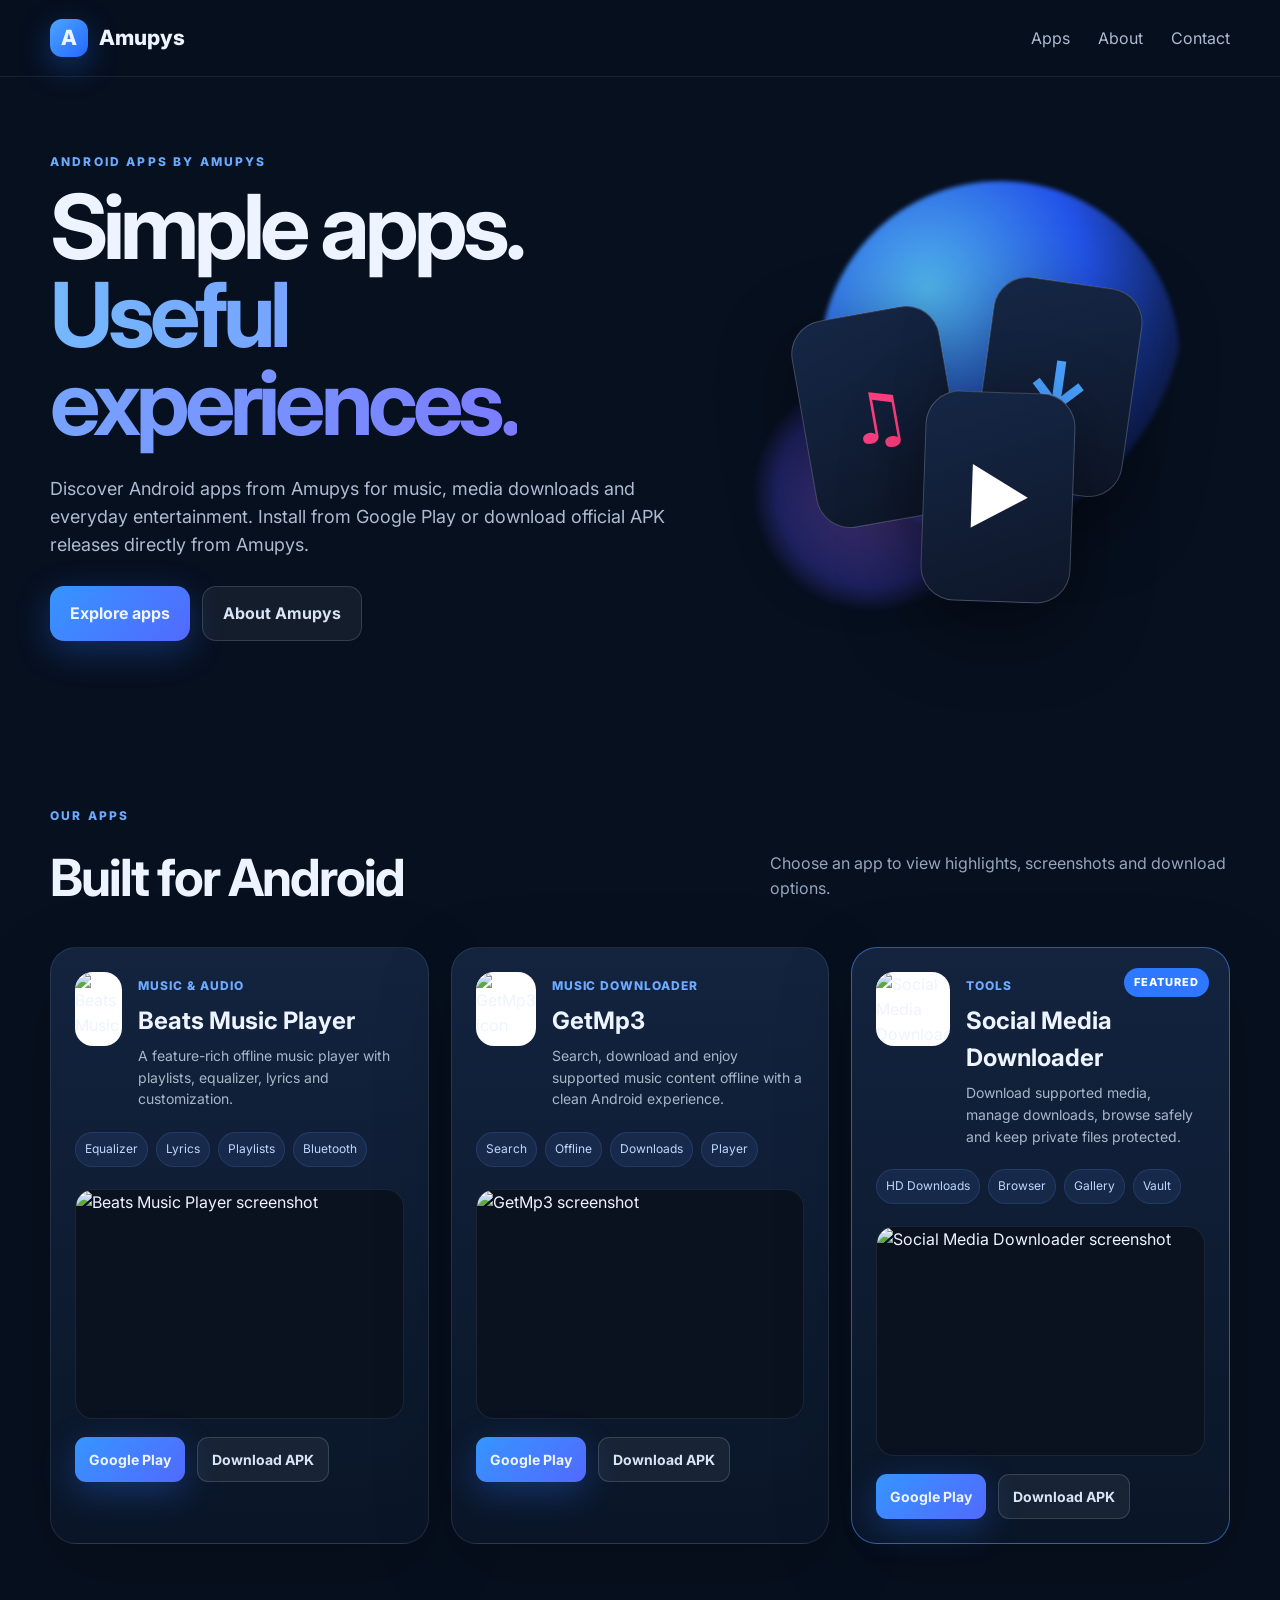
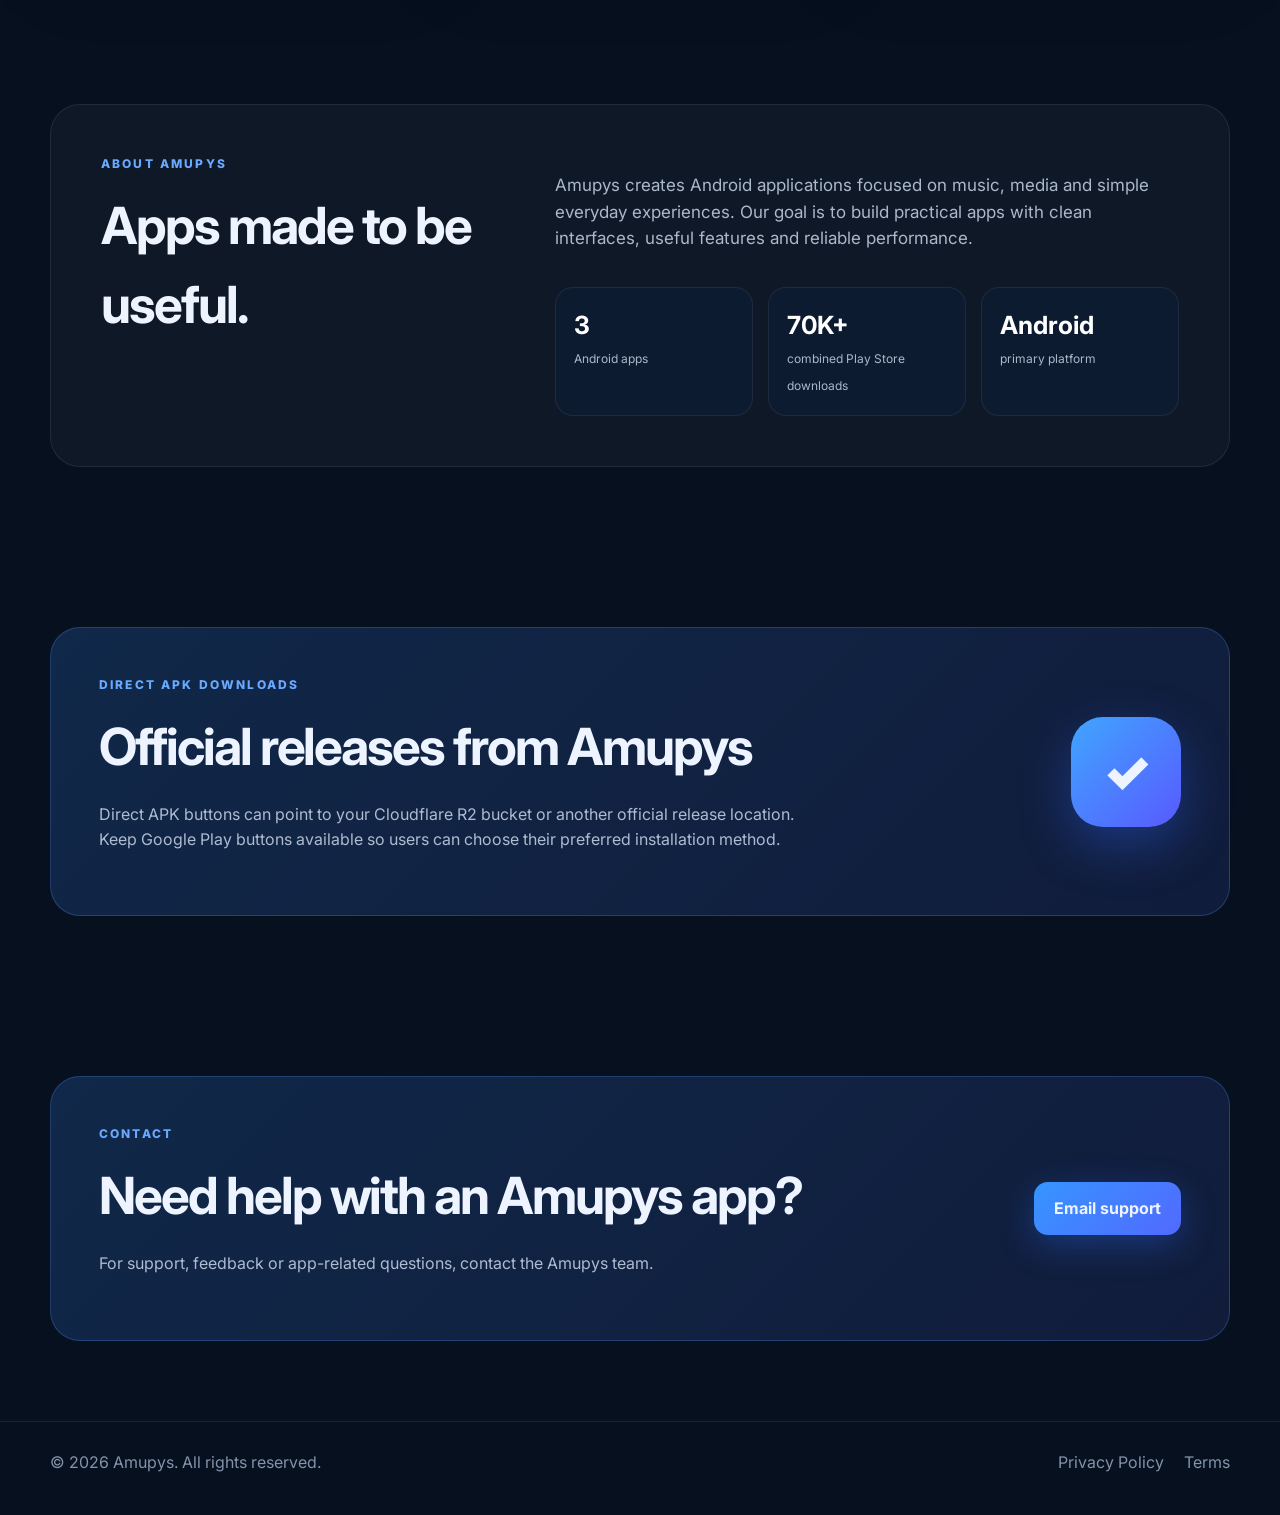
==== index.html @ c2f21332 "first version" ====
<!doctype html>
<html lang="en">
<head>
  <meta charset="utf-8" />
  <meta name="viewport" content="width=device-width, initial-scale=1" />
  <meta name="theme-color" content="#0b1220" />
  <meta name="description" content="Amupys builds useful Android apps for music, media and everyday productivity." />
  <title>Amupys — Android Apps</title>
  <link rel="preconnect" href="https://fonts.googleapis.com">
  <link rel="preconnect" href="https://fonts.gstatic.com" crossorigin>
  <link href="https://fonts.googleapis.com/css2?family=Inter:wght@400;500;600;700;800&display=swap" rel="stylesheet">
  <link rel="stylesheet" href="styles.css" />
</head>
<body>
  <header class="nav-wrap">
    <nav class="nav container">
      <a class="brand" href="#top" aria-label="Amupys home">
        <span class="brand-mark">A</span>
        <span>Amupys</span>
      </a>
      <div class="nav-links">
        <a href="#apps">Apps</a>
        <a href="#about">About</a>
        <a href="#contact">Contact</a>
      </div>
    </nav>
  </header>

  <main id="top">
    <section class="hero container">
      <div class="hero-copy">
        <div class="eyebrow">ANDROID APPS BY AMUPYS</div>
        <h1>Simple apps.<br><span>Useful experiences.</span></h1>
        <p>
          Discover Android apps from Amupys for music, media downloads and everyday entertainment.
          Install from Google Play or download official APK releases directly from Amupys.
        </p>
        <div class="hero-actions">
          <a class="btn primary" href="#apps">Explore apps</a>
          <a class="btn secondary" href="#about">About Amupys</a>
        </div>
      </div>
      <div class="hero-art" aria-hidden="true">
        <div class="orb orb-one"></div>
        <div class="orb orb-two"></div>
        <div class="phone-stack">
          <div class="mini-card card-a">♫</div>
          <div class="mini-card card-b">↓</div>
          <div class="mini-card card-c">▶</div>
        </div>
      </div>
    </section>

    <section id="apps" class="section container">
      <div class="section-heading">
        <div>
          <div class="eyebrow">OUR APPS</div>
          <h2>Built for Android</h2>
        </div>
        <p>Choose an app to view highlights, screenshots and download options.</p>
      </div>

      <div class="apps-grid">
        <article class="app-card">
          <div class="app-top">
            <img class="app-icon" src="https://play-lh.googleusercontent.com/6dAnIO9Hvm95D5y0I9ton8CRPM70wsGbVRK4CBGsfLim1qJpO2AXnRNlz6q6kNu2_SNOp99O80EBzbbLVVk4lQ=w240-h480" alt="Beats Music Player icon">
            <div>
              <span class="category">Music & Audio</span>
              <h3>Beats Music Player</h3>
              <p class="short">A feature-rich offline music player with playlists, equalizer, lyrics and customization.</p>
            </div>
          </div>

          <div class="feature-tags">
            <span>Equalizer</span><span>Lyrics</span><span>Playlists</span><span>Bluetooth</span>
          </div>

          <div class="screenshot">
            <img src="https://play-lh.googleusercontent.com/CWJ-JGJnOhJ9Adq7ur-O4Kx5eLPq2s7OrroekHncaK7VKtp4pFQm0ttlXZ8aPlt3TCMQcfJ-2M7ufVip_nKi=w526-h296" alt="Beats Music Player screenshot">
          </div>

          <div class="card-actions">
            <a class="btn primary small" target="_blank" rel="noopener" href="https://play.google.com/store/apps/details?id=com.beats.musicplayer10">Google Play</a>
            <a class="btn secondary small apk-link" data-app="beats" href="#">Download APK</a>
          </div>
        </article>

        <article class="app-card">
          <div class="app-top">
            <img class="app-icon" src="https://play-lh.googleusercontent.com/mcq5AEOtpi1ByEz6b_wMpT7d28aU7603OJ_R55yFAHvGJoMNNwdCFOWkyxNh7bbUPJn84L6Aqvd2McxRl734IQ=w240-h480" alt="GetMp3 icon">
            <div>
              <span class="category">Music Downloader</span>
              <h3>GetMp3</h3>
              <p class="short">Search, download and enjoy supported music content offline with a clean Android experience.</p>
            </div>
          </div>

          <div class="feature-tags">
            <span>Search</span><span>Offline</span><span>Downloads</span><span>Player</span>
          </div>

          <div class="screenshot">
            <img src="https://play-lh.googleusercontent.com/QFUSpFNzYQf7WUL_gUA-TY5creUFQwDnayu9TowLw4D8cYL_Z4qcUKjNOOJJ7T0wxqmA3WYN6Plxc9o4OtpqSaY=w526-h296" alt="GetMp3 screenshot">
          </div>

          <div class="card-actions">
            <a class="btn primary small" target="_blank" rel="noopener" href="https://play.google.com/store/apps/details?id=com.amupys.getmp3">Google Play</a>
            <a class="btn secondary small apk-link" data-app="getmp3" href="#">Download APK</a>
          </div>
        </article>

        <article class="app-card featured">
          <div class="featured-badge">Featured</div>
          <div class="app-top">
            <img class="app-icon" src="https://play-lh.googleusercontent.com/sbCvKsb_R9TFQbWe4BMt8bUNRAqs8XfUnxUN22_oP-ZuLRUE2jQGCBHF8RO2MocTCLS5XRKWNZebFF_p9jHPjw=w240-h480" alt="Social Media Downloader icon">
            <div>
              <span class="category">Tools</span>
              <h3>Social Media Downloader</h3>
              <p class="short">Download supported media, manage downloads, browse safely and keep private files protected.</p>
            </div>
          </div>

          <div class="feature-tags">
            <span>HD Downloads</span><span>Browser</span><span>Gallery</span><span>Vault</span>
          </div>

          <div class="screenshot">
            <img src="https://play-lh.googleusercontent.com/ySGdzeXLYd8xQLT8Tlio8viBaKYvBFo45cXuhkMn4NZI1H0EizZPU8kM-vAbHTsfpWJpoRh_Aw-okUnXBK5-Fg=w526-h296" alt="Social Media Downloader screenshot">
          </div>

          <div class="card-actions">
            <a class="btn primary small" target="_blank" rel="noopener" href="https://play.google.com/store/apps/details?id=com.amupys.socialbuddy">Google Play</a>
            <a class="btn secondary small apk-link" data-app="social" href="#">Download APK</a>
          </div>
        </article>
      </div>
    </section>

    <section id="about" class="section container">
      <div class="about">
        <div>
          <div class="eyebrow">ABOUT AMUPYS</div>
          <h2>Apps made to be useful.</h2>
        </div>
        <div class="about-copy">
          <p>
            Amupys creates Android applications focused on music, media and simple everyday experiences.
            Our goal is to build practical apps with clean interfaces, useful features and reliable performance.
          </p>
          <div class="stats">
            <div><strong>3</strong><span>Android apps</span></div>
            <div><strong>70K+</strong><span>combined Play Store downloads</span></div>
            <div><strong>Android</strong><span>primary platform</span></div>
          </div>
        </div>
      </div>
    </section>

    <section class="section container">
      <div class="download-note">
        <div>
          <div class="eyebrow">DIRECT APK DOWNLOADS</div>
          <h2>Official releases from Amupys</h2>
          <p>
            Direct APK buttons can point to your Cloudflare R2 bucket or another official release location.
            Keep Google Play buttons available so users can choose their preferred installation method.
          </p>
        </div>
        <div class="shield">✓</div>
      </div>
    </section>

    <section id="contact" class="section container">
      <div class="contact-box">
        <div>
          <div class="eyebrow">CONTACT</div>
          <h2>Need help with an Amupys app?</h2>
          <p>For support, feedback or app-related questions, contact the Amupys team.</p>
        </div>
        <a class="btn primary" href="mailto:amupis232389@gmail.com">Email support</a>
      </div>
    </section>
  </main>

  <footer>
    <div class="container footer-inner">
      <div>© <span id="year"></span> Amupys. All rights reserved.</div>
      <div class="footer-links">
        <a href="#">Privacy Policy</a>
        <a href="#">Terms</a>
      </div>
    </div>
  </footer>

  <div id="toast" class="toast" role="status" aria-live="polite"></div>
  <script src="app.js"></script>
</body>
</html>
---- styles.css ----
*{box-sizing:border-box}html{scroll-behavior:smooth}body{margin:0;font-family:Inter,system-ui,-apple-system,BlinkMacSystemFont,"Segoe UI",sans-serif;background:#07101f;color:#edf4ff;line-height:1.55}a{color:inherit;text-decoration:none}.container{width:min(1180px,calc(100% - 40px));margin:auto}.nav-wrap{position:sticky;top:0;z-index:50;background:rgba(7,16,31,.78);backdrop-filter:blur(18px);border-bottom:1px solid rgba(255,255,255,.08)}.nav{height:76px;display:flex;align-items:center;justify-content:space-between}.brand{display:flex;align-items:center;gap:11px;font-size:21px;font-weight:800}.brand-mark{width:38px;height:38px;border-radius:12px;display:grid;place-items:center;background:linear-gradient(135deg,#4ba5ff,#2667ff);box-shadow:0 10px 30px rgba(36,114,255,.35)}.nav-links{display:flex;gap:28px;color:#aebbd0}.nav-links a:hover{color:#fff}.hero{min-height:650px;display:grid;grid-template-columns:1.1fr .9fr;align-items:center;gap:60px;padding-top:60px;padding-bottom:70px}.eyebrow{font-size:12px;letter-spacing:.18em;font-weight:800;color:#69aaff;margin-bottom:12px}.hero h1,.section h2{margin:0}.hero h1{font-size:clamp(52px,7vw,92px);line-height:.98;letter-spacing:-.055em}.hero h1 span{background:linear-gradient(90deg,#75b8ff,#7a7cff);-webkit-background-clip:text;color:transparent}.hero p{max-width:680px;font-size:18px;color:#aebbd0;margin:28px 0}.hero-actions,.card-actions{display:flex;gap:12px;flex-wrap:wrap}.btn{display:inline-flex;align-items:center;justify-content:center;border-radius:14px;padding:14px 20px;font-weight:700;transition:.2s ease}.btn.primary{background:linear-gradient(135deg,#3695ff,#5269ff);box-shadow:0 10px 35px rgba(43,111,255,.32)}.btn.primary:hover{transform:translateY(-2px)}.btn.secondary{border:1px solid rgba(255,255,255,.14);background:rgba(255,255,255,.055);color:#d9e5f5}.btn.small{padding:11px 14px;border-radius:11px;font-size:14px}.hero-art{position:relative;min-height:480px}.orb{position:absolute;border-radius:50%;filter:blur(2px)}.orb-one{width:360px;height:360px;right:10%;top:5%;background:radial-gradient(circle at 30% 30%,#59c6ff,#265bff 45%,#102158 72%,transparent 73%);opacity:.9}.orb-two{width:240px;height:240px;left:5%;bottom:5%;background:radial-gradient(circle,#9b6cff,#33339c 55%,transparent 70%);opacity:.55}.phone-stack{position:absolute;inset:0;display:grid;place-items:center}.mini-card{position:absolute;width:150px;height:210px;border:1px solid rgba(255,255,255,.2);border-radius:34px;background:linear-gradient(160deg,#152746,#0e1628);display:grid;place-items:center;font-size:70px;font-weight:800;box-shadow:0 24px 80px rgba(0,0,0,.45)}.card-a{transform:translate(-100px,20px) rotate(-10deg);color:#ff3e7f}.card-b{transform:translate(80px,-10px) rotate(8deg);color:#49a1ff}.card-c{transform:translate(20px,100px) rotate(2deg);color:#fff}.section{padding:80px 0}.section-heading{display:flex;justify-content:space-between;align-items:end;gap:30px;margin-bottom:30px}.section-heading h2,.about h2,.contact-box h2,.download-note h2{font-size:clamp(34px,4vw,54px);letter-spacing:-.04em}.section-heading p{max-width:460px;color:#95a6bd}.apps-grid{display:grid;grid-template-columns:repeat(3,1fr);gap:22px}.app-card{position:relative;padding:24px;border-radius:26px;background:linear-gradient(180deg,rgba(20,37,64,.96),rgba(10,22,40,.98));border:1px solid rgba(255,255,255,.09);box-shadow:0 24px 80px rgba(0,0,0,.2)}.app-card.featured{border-color:rgba(80,145,255,.55)}.featured-badge{position:absolute;right:20px;top:20px;padding:6px 10px;border-radius:999px;background:#2d78ff;color:#fff;font-size:11px;font-weight:800;text-transform:uppercase;letter-spacing:.09em}.app-top{display:flex;gap:16px;align-items:flex-start}.app-icon{width:74px;height:74px;border-radius:18px;object-fit:cover;background:#fff}.category{font-size:12px;color:#6eaaff;text-transform:uppercase;font-weight:800;letter-spacing:.08em}.app-card h3{font-size:24px;margin:5px 0 6px}.short{color:#a8b6c9;font-size:14px;margin:0}.feature-tags{display:flex;gap:8px;flex-wrap:wrap;margin:22px 0}.feature-tags span{font-size:12px;padding:7px 9px;border-radius:999px;background:rgba(90,150,255,.1);border:1px solid rgba(90,150,255,.16);color:#bed6ff}.screenshot{height:230px;border-radius:18px;overflow:hidden;background:#0a1220;margin-bottom:18px;border:1px solid rgba(255,255,255,.08)}.screenshot img{width:100%;height:100%;object-fit:cover;display:block}.about{display:grid;grid-template-columns:.75fr 1.25fr;gap:80px;padding:50px;border:1px solid rgba(255,255,255,.08);border-radius:30px;background:rgba(255,255,255,.035)}.about-copy{color:#aab8ca;font-size:17px}.stats{display:grid;grid-template-columns:repeat(3,1fr);gap:15px;margin-top:35px}.stats div{padding:18px;border-radius:18px;background:#0d1b30;border:1px solid rgba(255,255,255,.07)}.stats strong{display:block;color:#fff;font-size:25px}.stats span{font-size:12px}.download-note,.contact-box{display:flex;align-items:center;justify-content:space-between;gap:40px;padding:48px;border-radius:30px;background:linear-gradient(135deg,#102849,#111c3b);border:1px solid rgba(88,152,255,.25)}.download-note p,.contact-box p{max-width:720px;color:#aebbd0}.shield{width:110px;height:110px;border-radius:32px;background:linear-gradient(135deg,#40a5ff,#585aff);display:grid;place-items:center;font-size:54px;font-weight:900;box-shadow:0 18px 50px rgba(46,104,255,.35)}footer{padding:28px 0 40px;border-top:1px solid rgba(255,255,255,.08);color:#8293aa}.footer-inner{display:flex;justify-content:space-between;gap:20px}.footer-links{display:flex;gap:20px}.toast{position:fixed;left:50%;bottom:28px;transform:translate(-50%,20px);opacity:0;pointer-events:none;background:#fff;color:#0d1728;padding:12px 18px;border-radius:12px;font-weight:700;box-shadow:0 15px 50px rgba(0,0,0,.3);transition:.25s ease;z-index:100}.toast.show{opacity:1;transform:translate(-50%,0)}@media(max-width:900px){.hero{grid-template-columns:1fr;min-height:auto}.hero-art{min-height:360px}.apps-grid{grid-template-columns:1fr}.section-heading,.download-note,.contact-box{align-items:flex-start;flex-direction:column}.about{grid-template-columns:1fr;gap:25px}.nav-links{display:none}}@media(max-width:600px){.container{width:min(100% - 26px,1180px)}.hero{padding-top:50px}.hero h1{font-size:52px}.section{padding:58px 0}.about,.download-note,.contact-box{padding:28px}.stats{grid-template-columns:1fr}.app-top{flex-direction:column}.screenshot{height:210px}.footer-inner{flex-direction:column}}
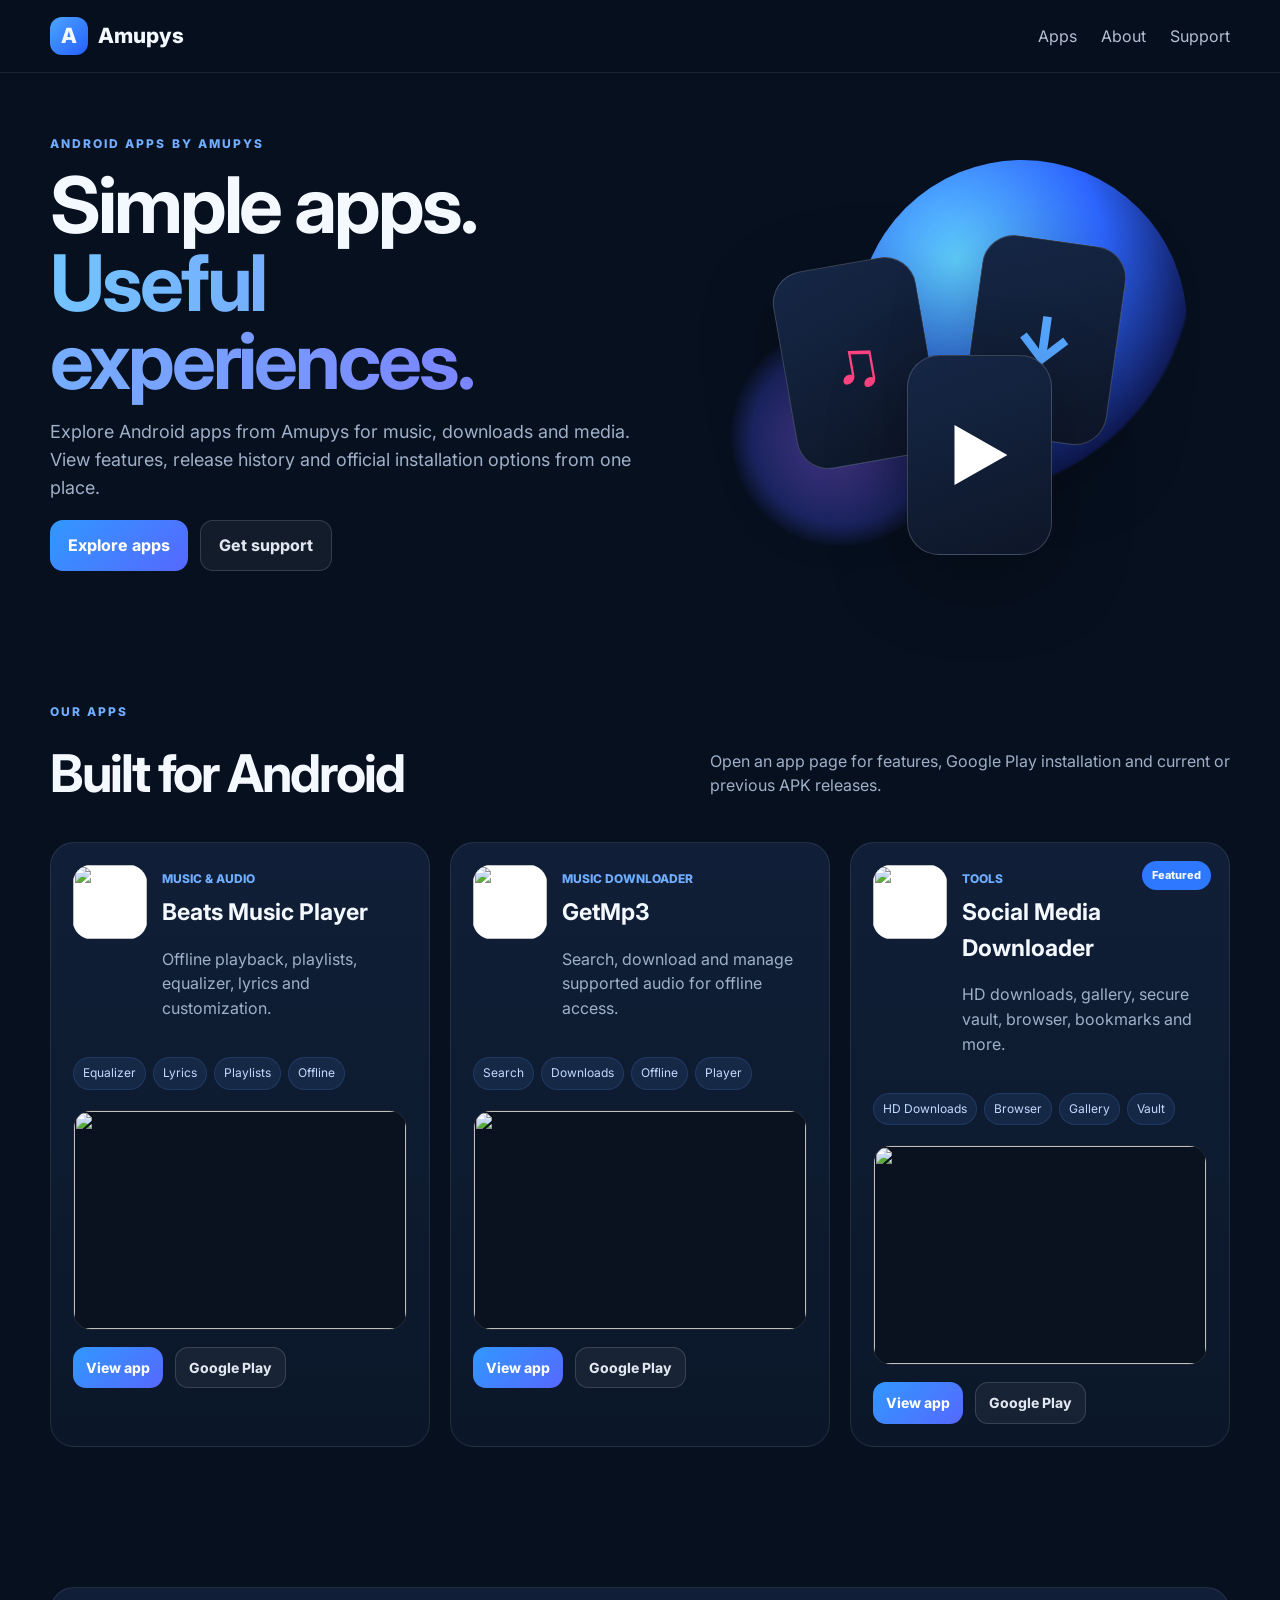
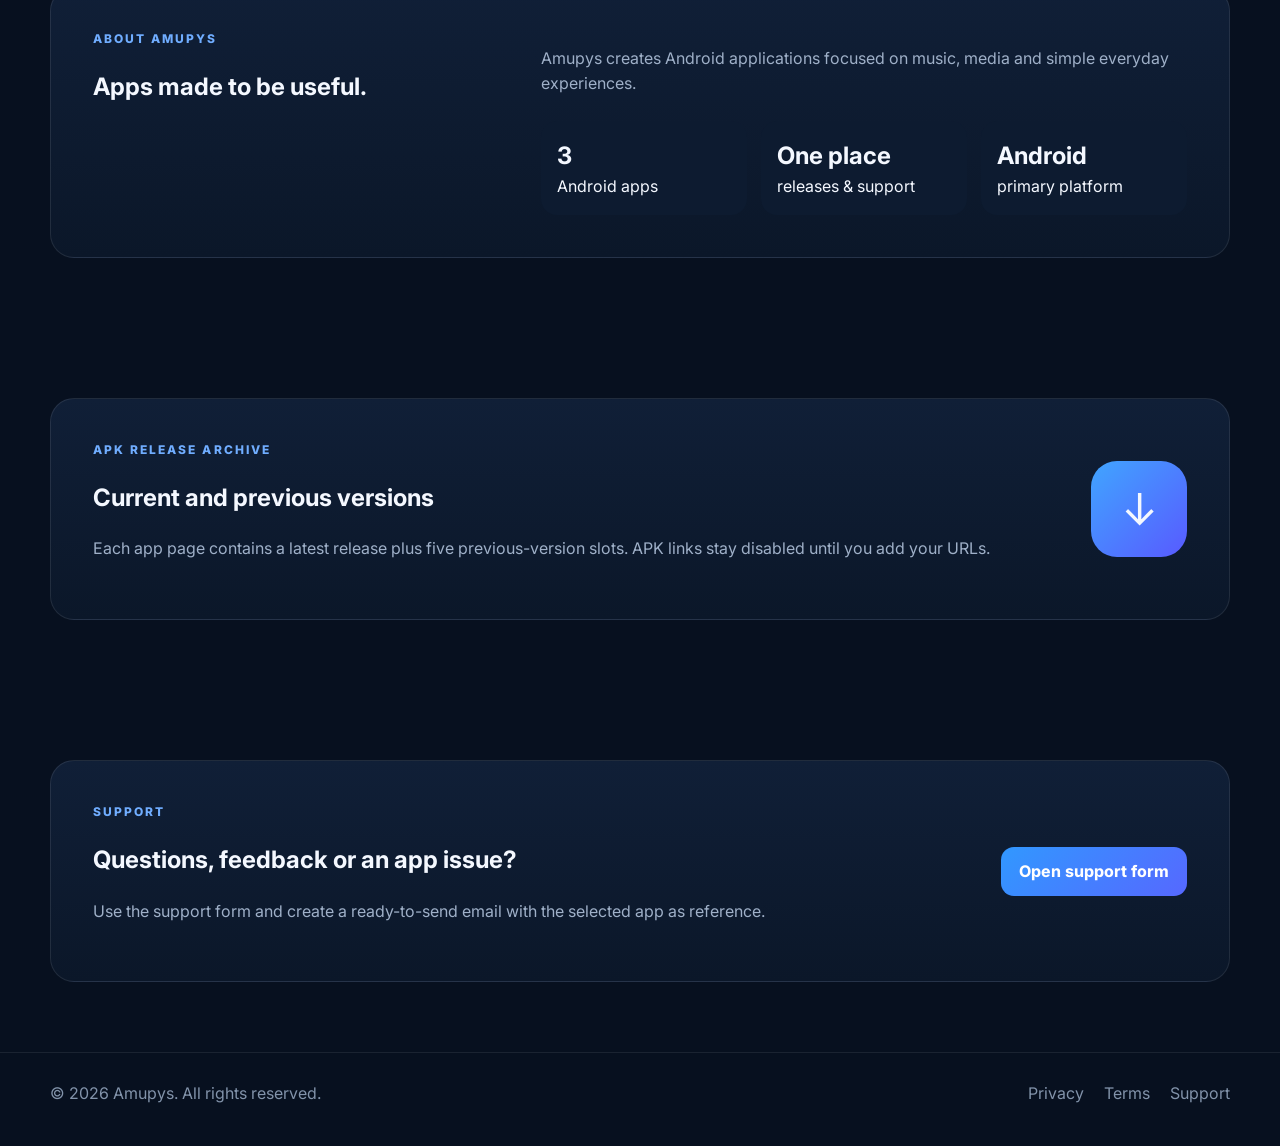
==== commit bfa8770f: "added app-ads.txt and v2" ====
--- a/index.html
+++ b/index.html
@@ -1,198 +1,5 @@
-<!doctype html>
-<html lang="en">
-<head>
-  <meta charset="utf-8" />
-  <meta name="viewport" content="width=device-width, initial-scale=1" />
-  <meta name="theme-color" content="#0b1220" />
-  <meta name="description" content="Amupys builds useful Android apps for music, media and everyday productivity." />
-  <title>Amupys — Android Apps</title>
-  <link rel="preconnect" href="https://fonts.googleapis.com">
-  <link rel="preconnect" href="https://fonts.gstatic.com" crossorigin>
-  <link href="https://fonts.googleapis.com/css2?family=Inter:wght@400;500;600;700;800&display=swap" rel="stylesheet">
-  <link rel="stylesheet" href="styles.css" />
-</head>
-<body>
-  <header class="nav-wrap">
-    <nav class="nav container">
-      <a class="brand" href="#top" aria-label="Amupys home">
-        <span class="brand-mark">A</span>
-        <span>Amupys</span>
-      </a>
-      <div class="nav-links">
-        <a href="#apps">Apps</a>
-        <a href="#about">About</a>
-        <a href="#contact">Contact</a>
-      </div>
-    </nav>
-  </header>
-
-  <main id="top">
-    <section class="hero container">
-      <div class="hero-copy">
-        <div class="eyebrow">ANDROID APPS BY AMUPYS</div>
-        <h1>Simple apps.<br><span>Useful experiences.</span></h1>
-        <p>
-          Discover Android apps from Amupys for music, media downloads and everyday entertainment.
-          Install from Google Play or download official APK releases directly from Amupys.
-        </p>
-        <div class="hero-actions">
-          <a class="btn primary" href="#apps">Explore apps</a>
-          <a class="btn secondary" href="#about">About Amupys</a>
-        </div>
-      </div>
-      <div class="hero-art" aria-hidden="true">
-        <div class="orb orb-one"></div>
-        <div class="orb orb-two"></div>
-        <div class="phone-stack">
-          <div class="mini-card card-a">♫</div>
-          <div class="mini-card card-b">↓</div>
-          <div class="mini-card card-c">▶</div>
-        </div>
-      </div>
-    </section>
-
-    <section id="apps" class="section container">
-      <div class="section-heading">
-        <div>
-          <div class="eyebrow">OUR APPS</div>
-          <h2>Built for Android</h2>
-        </div>
-        <p>Choose an app to view highlights, screenshots and download options.</p>
-      </div>
-
-      <div class="apps-grid">
-        <article class="app-card">
-          <div class="app-top">
-            <img class="app-icon" src="https://play-lh.googleusercontent.com/6dAnIO9Hvm95D5y0I9ton8CRPM70wsGbVRK4CBGsfLim1qJpO2AXnRNlz6q6kNu2_SNOp99O80EBzbbLVVk4lQ=w240-h480" alt="Beats Music Player icon">
-            <div>
-              <span class="category">Music & Audio</span>
-              <h3>Beats Music Player</h3>
-              <p class="short">A feature-rich offline music player with playlists, equalizer, lyrics and customization.</p>
-            </div>
-          </div>
-
-          <div class="feature-tags">
-            <span>Equalizer</span><span>Lyrics</span><span>Playlists</span><span>Bluetooth</span>
-          </div>
-
-          <div class="screenshot">
-            <img src="https://play-lh.googleusercontent.com/CWJ-JGJnOhJ9Adq7ur-O4Kx5eLPq2s7OrroekHncaK7VKtp4pFQm0ttlXZ8aPlt3TCMQcfJ-2M7ufVip_nKi=w526-h296" alt="Beats Music Player screenshot">
-          </div>
-
-          <div class="card-actions">
-            <a class="btn primary small" target="_blank" rel="noopener" href="https://play.google.com/store/apps/details?id=com.beats.musicplayer10">Google Play</a>
-            <a class="btn secondary small apk-link" data-app="beats" href="#">Download APK</a>
-          </div>
-        </article>
-
-        <article class="app-card">
-          <div class="app-top">
-            <img class="app-icon" src="https://play-lh.googleusercontent.com/mcq5AEOtpi1ByEz6b_wMpT7d28aU7603OJ_R55yFAHvGJoMNNwdCFOWkyxNh7bbUPJn84L6Aqvd2McxRl734IQ=w240-h480" alt="GetMp3 icon">
-            <div>
-              <span class="category">Music Downloader</span>
-              <h3>GetMp3</h3>
-              <p class="short">Search, download and enjoy supported music content offline with a clean Android experience.</p>
-            </div>
-          </div>
-
-          <div class="feature-tags">
-            <span>Search</span><span>Offline</span><span>Downloads</span><span>Player</span>
-          </div>
-
-          <div class="screenshot">
-            <img src="https://play-lh.googleusercontent.com/QFUSpFNzYQf7WUL_gUA-TY5creUFQwDnayu9TowLw4D8cYL_Z4qcUKjNOOJJ7T0wxqmA3WYN6Plxc9o4OtpqSaY=w526-h296" alt="GetMp3 screenshot">
-          </div>
-
-          <div class="card-actions">
-            <a class="btn primary small" target="_blank" rel="noopener" href="https://play.google.com/store/apps/details?id=com.amupys.getmp3">Google Play</a>
-            <a class="btn secondary small apk-link" data-app="getmp3" href="#">Download APK</a>
-          </div>
-        </article>
-
-        <article class="app-card featured">
-          <div class="featured-badge">Featured</div>
-          <div class="app-top">
-            <img class="app-icon" src="https://play-lh.googleusercontent.com/sbCvKsb_R9TFQbWe4BMt8bUNRAqs8XfUnxUN22_oP-ZuLRUE2jQGCBHF8RO2MocTCLS5XRKWNZebFF_p9jHPjw=w240-h480" alt="Social Media Downloader icon">
-            <div>
-              <span class="category">Tools</span>
-              <h3>Social Media Downloader</h3>
-              <p class="short">Download supported media, manage downloads, browse safely and keep private files protected.</p>
-            </div>
-          </div>
-
-          <div class="feature-tags">
-            <span>HD Downloads</span><span>Browser</span><span>Gallery</span><span>Vault</span>
-          </div>
-
-          <div class="screenshot">
-            <img src="https://play-lh.googleusercontent.com/ySGdzeXLYd8xQLT8Tlio8viBaKYvBFo45cXuhkMn4NZI1H0EizZPU8kM-vAbHTsfpWJpoRh_Aw-okUnXBK5-Fg=w526-h296" alt="Social Media Downloader screenshot">
-          </div>
-
-          <div class="card-actions">
-            <a class="btn primary small" target="_blank" rel="noopener" href="https://play.google.com/store/apps/details?id=com.amupys.socialbuddy">Google Play</a>
-            <a class="btn secondary small apk-link" data-app="social" href="#">Download APK</a>
-          </div>
-        </article>
-      </div>
-    </section>
-
-    <section id="about" class="section container">
-      <div class="about">
-        <div>
-          <div class="eyebrow">ABOUT AMUPYS</div>
-          <h2>Apps made to be useful.</h2>
-        </div>
-        <div class="about-copy">
-          <p>
-            Amupys creates Android applications focused on music, media and simple everyday experiences.
-            Our goal is to build practical apps with clean interfaces, useful features and reliable performance.
-          </p>
-          <div class="stats">
-            <div><strong>3</strong><span>Android apps</span></div>
-            <div><strong>70K+</strong><span>combined Play Store downloads</span></div>
-            <div><strong>Android</strong><span>primary platform</span></div>
-          </div>
-        </div>
-      </div>
-    </section>
-
-    <section class="section container">
-      <div class="download-note">
-        <div>
-          <div class="eyebrow">DIRECT APK DOWNLOADS</div>
-          <h2>Official releases from Amupys</h2>
-          <p>
-            Direct APK buttons can point to your Cloudflare R2 bucket or another official release location.
-            Keep Google Play buttons available so users can choose their preferred installation method.
-          </p>
-        </div>
-        <div class="shield">✓</div>
-      </div>
-    </section>
-
-    <section id="contact" class="section container">
-      <div class="contact-box">
-        <div>
-          <div class="eyebrow">CONTACT</div>
-          <h2>Need help with an Amupys app?</h2>
-          <p>For support, feedback or app-related questions, contact the Amupys team.</p>
-        </div>
-        <a class="btn primary" href="mailto:amupis232389@gmail.com">Email support</a>
-      </div>
-    </section>
-  </main>
-
-  <footer>
-    <div class="container footer-inner">
-      <div>© <span id="year"></span> Amupys. All rights reserved.</div>
-      <div class="footer-links">
-        <a href="#">Privacy Policy</a>
-        <a href="#">Terms</a>
-      </div>
-    </div>
-  </footer>
-
-  <div id="toast" class="toast" role="status" aria-live="polite"></div>
-  <script src="app.js"></script>
-</body>
-</html>
+<!doctype html><html><head><meta charset="utf-8"><meta name="viewport" content="width=device-width,initial-scale=1"><title>Amupys — Android Apps</title><link href="https://fonts.googleapis.com/css2?family=Inter:wght@400;500;600;700;800&display=swap" rel="stylesheet"><link rel="stylesheet" href="styles.css"></head><body><header class="nav-wrap"><nav class="nav container"><a class="brand" href="index.html"><span class="brand-mark">A</span><span>Amupys</span></a><div class="nav-links"><a href="index.html#apps">Apps</a><a href="index.html#about">About</a><a href="support.html">Support</a></div></nav></header><main><section class="hero container"><div><div class="eyebrow">ANDROID APPS BY AMUPYS</div><h1>Simple apps.<br><span>Useful experiences.</span></h1><p>Explore Android apps from Amupys for music, downloads and media. View features, release history and official installation options from one place.</p><div class="hero-actions"><a class="btn primary" href="#apps">Explore apps</a><a class="btn secondary" href="support.html">Get support</a></div></div><div class="hero-art"><div class="orb one"></div><div class="orb two"></div><div class="phone-stack"><div class="mini-card a">♫</div><div class="mini-card b">↓</div><div class="mini-card c">▶</div></div></div></section><section id="apps" class="section container"><div class="section-heading"><div><div class="eyebrow">OUR APPS</div><h2>Built for Android</h2></div><p>Open an app page for features, Google Play installation and current or previous APK releases.</p></div><div class="apps-grid">
+<article class="app-card"><div class="app-top"><img class="app-icon" src="https://play-lh.googleusercontent.com/6dAnIO9Hvm95D5y0I9ton8CRPM70wsGbVRK4CBGsfLim1qJpO2AXnRNlz6q6kNu2_SNOp99O80EBzbbLVVk4lQ=w240-h480"><div><span class="category">Music & Audio</span><h3>Beats Music Player</h3><p class="short">Offline playback, playlists, equalizer, lyrics and customization.</p></div></div><div class="feature-tags"><span>Equalizer</span><span>Lyrics</span><span>Playlists</span><span>Offline</span></div><div class="screenshot"><img src="https://play-lh.googleusercontent.com/CWJ-JGJnOhJ9Adq7ur-O4Kx5eLPq2s7OrroekHncaK7VKtp4pFQm0ttlXZ8aPlt3TCMQcfJ-2M7ufVip_nKi=w526-h296"></div><div class="card-actions"><a class="btn primary small" href="apps/beats.html">View app</a><a class="btn secondary small" target="_blank" href="https://play.google.com/store/apps/details?id=com.beats.musicplayer10">Google Play</a></div></article>
+<article class="app-card"><div class="app-top"><img class="app-icon" src="https://play-lh.googleusercontent.com/mcq5AEOtpi1ByEz6b_wMpT7d28aU7603OJ_R55yFAHvGJoMNNwdCFOWkyxNh7bbUPJn84L6Aqvd2McxRl734IQ=w240-h480"><div><span class="category">Music Downloader</span><h3>GetMp3</h3><p class="short">Search, download and manage supported audio for offline access.</p></div></div><div class="feature-tags"><span>Search</span><span>Downloads</span><span>Offline</span><span>Player</span></div><div class="screenshot"><img src="https://play-lh.googleusercontent.com/QFUSpFNzYQf7WUL_gUA-TY5creUFQwDnayu9TowLw4D8cYL_Z4qcUKjNOOJJ7T0wxqmA3WYN6Plxc9o4OtpqSaY=w526-h296"></div><div class="card-actions"><a class="btn primary small" href="apps/getmp3.html">View app</a><a class="btn secondary small" target="_blank" href="https://play.google.com/store/apps/details?id=com.amupys.getmp3">Google Play</a></div></article>
+<article class="app-card"><div class="featured-badge">Featured</div><div class="app-top"><img class="app-icon" src="https://play-lh.googleusercontent.com/sbCvKsb_R9TFQbWe4BMt8bUNRAqs8XfUnxUN22_oP-ZuLRUE2jQGCBHF8RO2MocTCLS5XRKWNZebFF_p9jHPjw=w240-h480"><div><span class="category">Tools</span><h3>Social Media Downloader</h3><p class="short">HD downloads, gallery, secure vault, browser, bookmarks and more.</p></div></div><div class="feature-tags"><span>HD Downloads</span><span>Browser</span><span>Gallery</span><span>Vault</span></div><div class="screenshot"><img src="https://play-lh.googleusercontent.com/ySGdzeXLYd8xQLT8Tlio8viBaKYvBFo45cXuhkMn4NZI1H0EizZPU8kM-vAbHTsfpWJpoRh_Aw-okUnXBK5-Fg=w526-h296"></div><div class="card-actions"><a class="btn primary small" href="apps/social.html">View app</a><a class="btn secondary small" target="_blank" href="https://play.google.com/store/apps/details?id=com.amupys.socialbuddy">Google Play</a></div></article>
+</div></section><section id="about" class="section container"><div class="about"><div><div class="eyebrow">ABOUT AMUPYS</div><h2>Apps made to be useful.</h2></div><div><p class="short">Amupys creates Android applications focused on music, media and simple everyday experiences.</p><div class="stats"><div><strong>3</strong><span>Android apps</span></div><div><strong>One place</strong><span>releases & support</span></div><div><strong>Android</strong><span>primary platform</span></div></div></div></div></section><section class="section container"><div class="download-note"><div><div class="eyebrow">APK RELEASE ARCHIVE</div><h2>Current and previous versions</h2><p>Each app page contains a latest release plus five previous-version slots. APK links stay disabled until you add your URLs.</p></div><div class="shield">↓</div></div></section><section class="section container"><div class="contact-box"><div><div class="eyebrow">SUPPORT</div><h2>Questions, feedback or an app issue?</h2><p>Use the support form and create a ready-to-send email with the selected app as reference.</p></div><a class="btn primary" href="support.html">Open support form</a></div></section></main><footer><div class="container footer-inner"><div>© <span id="year"></span> Amupys. All rights reserved.</div><div class="footer-links"><a href="privacy.html">Privacy</a><a href="terms.html">Terms</a><a href="support.html">Support</a></div></div></footer><div id="toast" class="toast"></div><script src="shared.js"></script></body></html>
--- a/styles.css
+++ b/styles.css
@@ -1 +1 @@
-*{box-sizing:border-box}html{scroll-behavior:smooth}body{margin:0;font-family:Inter,system-ui,-apple-system,BlinkMacSystemFont,"Segoe UI",sans-serif;background:#07101f;color:#edf4ff;line-height:1.55}a{color:inherit;text-decoration:none}.container{width:min(1180px,calc(100% - 40px));margin:auto}.nav-wrap{position:sticky;top:0;z-index:50;background:rgba(7,16,31,.78);backdrop-filter:blur(18px);border-bottom:1px solid rgba(255,255,255,.08)}.nav{height:76px;display:flex;align-items:center;justify-content:space-between}.brand{display:flex;align-items:center;gap:11px;font-size:21px;font-weight:800}.brand-mark{width:38px;height:38px;border-radius:12px;display:grid;place-items:center;background:linear-gradient(135deg,#4ba5ff,#2667ff);box-shadow:0 10px 30px rgba(36,114,255,.35)}.nav-links{display:flex;gap:28px;color:#aebbd0}.nav-links a:hover{color:#fff}.hero{min-height:650px;display:grid;grid-template-columns:1.1fr .9fr;align-items:center;gap:60px;padding-top:60px;padding-bottom:70px}.eyebrow{font-size:12px;letter-spacing:.18em;font-weight:800;color:#69aaff;margin-bottom:12px}.hero h1,.section h2{margin:0}.hero h1{font-size:clamp(52px,7vw,92px);line-height:.98;letter-spacing:-.055em}.hero h1 span{background:linear-gradient(90deg,#75b8ff,#7a7cff);-webkit-background-clip:text;color:transparent}.hero p{max-width:680px;font-size:18px;color:#aebbd0;margin:28px 0}.hero-actions,.card-actions{display:flex;gap:12px;flex-wrap:wrap}.btn{display:inline-flex;align-items:center;justify-content:center;border-radius:14px;padding:14px 20px;font-weight:700;transition:.2s ease}.btn.primary{background:linear-gradient(135deg,#3695ff,#5269ff);box-shadow:0 10px 35px rgba(43,111,255,.32)}.btn.primary:hover{transform:translateY(-2px)}.btn.secondary{border:1px solid rgba(255,255,255,.14);background:rgba(255,255,255,.055);color:#d9e5f5}.btn.small{padding:11px 14px;border-radius:11px;font-size:14px}.hero-art{position:relative;min-height:480px}.orb{position:absolute;border-radius:50%;filter:blur(2px)}.orb-one{width:360px;height:360px;right:10%;top:5%;background:radial-gradient(circle at 30% 30%,#59c6ff,#265bff 45%,#102158 72%,transparent 73%);opacity:.9}.orb-two{width:240px;height:240px;left:5%;bottom:5%;background:radial-gradient(circle,#9b6cff,#33339c 55%,transparent 70%);opacity:.55}.phone-stack{position:absolute;inset:0;display:grid;place-items:center}.mini-card{position:absolute;width:150px;height:210px;border:1px solid rgba(255,255,255,.2);border-radius:34px;background:linear-gradient(160deg,#152746,#0e1628);display:grid;place-items:center;font-size:70px;font-weight:800;box-shadow:0 24px 80px rgba(0,0,0,.45)}.card-a{transform:translate(-100px,20px) rotate(-10deg);color:#ff3e7f}.card-b{transform:translate(80px,-10px) rotate(8deg);color:#49a1ff}.card-c{transform:translate(20px,100px) rotate(2deg);color:#fff}.section{padding:80px 0}.section-heading{display:flex;justify-content:space-between;align-items:end;gap:30px;margin-bottom:30px}.section-heading h2,.about h2,.contact-box h2,.download-note h2{font-size:clamp(34px,4vw,54px);letter-spacing:-.04em}.section-heading p{max-width:460px;color:#95a6bd}.apps-grid{display:grid;grid-template-columns:repeat(3,1fr);gap:22px}.app-card{position:relative;padding:24px;border-radius:26px;background:linear-gradient(180deg,rgba(20,37,64,.96),rgba(10,22,40,.98));border:1px solid rgba(255,255,255,.09);box-shadow:0 24px 80px rgba(0,0,0,.2)}.app-card.featured{border-color:rgba(80,145,255,.55)}.featured-badge{position:absolute;right:20px;top:20px;padding:6px 10px;border-radius:999px;background:#2d78ff;color:#fff;font-size:11px;font-weight:800;text-transform:uppercase;letter-spacing:.09em}.app-top{display:flex;gap:16px;align-items:flex-start}.app-icon{width:74px;height:74px;border-radius:18px;object-fit:cover;background:#fff}.category{font-size:12px;color:#6eaaff;text-transform:uppercase;font-weight:800;letter-spacing:.08em}.app-card h3{font-size:24px;margin:5px 0 6px}.short{color:#a8b6c9;font-size:14px;margin:0}.feature-tags{display:flex;gap:8px;flex-wrap:wrap;margin:22px 0}.feature-tags span{font-size:12px;padding:7px 9px;border-radius:999px;background:rgba(90,150,255,.1);border:1px solid rgba(90,150,255,.16);color:#bed6ff}.screenshot{height:230px;border-radius:18px;overflow:hidden;background:#0a1220;margin-bottom:18px;border:1px solid rgba(255,255,255,.08)}.screenshot img{width:100%;height:100%;object-fit:cover;display:block}.about{display:grid;grid-template-columns:.75fr 1.25fr;gap:80px;padding:50px;border:1px solid rgba(255,255,255,.08);border-radius:30px;background:rgba(255,255,255,.035)}.about-copy{color:#aab8ca;font-size:17px}.stats{display:grid;grid-template-columns:repeat(3,1fr);gap:15px;margin-top:35px}.stats div{padding:18px;border-radius:18px;background:#0d1b30;border:1px solid rgba(255,255,255,.07)}.stats strong{display:block;color:#fff;font-size:25px}.stats span{font-size:12px}.download-note,.contact-box{display:flex;align-items:center;justify-content:space-between;gap:40px;padding:48px;border-radius:30px;background:linear-gradient(135deg,#102849,#111c3b);border:1px solid rgba(88,152,255,.25)}.download-note p,.contact-box p{max-width:720px;color:#aebbd0}.shield{width:110px;height:110px;border-radius:32px;background:linear-gradient(135deg,#40a5ff,#585aff);display:grid;place-items:center;font-size:54px;font-weight:900;box-shadow:0 18px 50px rgba(46,104,255,.35)}footer{padding:28px 0 40px;border-top:1px solid rgba(255,255,255,.08);color:#8293aa}.footer-inner{display:flex;justify-content:space-between;gap:20px}.footer-links{display:flex;gap:20px}.toast{position:fixed;left:50%;bottom:28px;transform:translate(-50%,20px);opacity:0;pointer-events:none;background:#fff;color:#0d1728;padding:12px 18px;border-radius:12px;font-weight:700;box-shadow:0 15px 50px rgba(0,0,0,.3);transition:.25s ease;z-index:100}.toast.show{opacity:1;transform:translate(-50%,0)}@media(max-width:900px){.hero{grid-template-columns:1fr;min-height:auto}.hero-art{min-height:360px}.apps-grid{grid-template-columns:1fr}.section-heading,.download-note,.contact-box{align-items:flex-start;flex-direction:column}.about{grid-template-columns:1fr;gap:25px}.nav-links{display:none}}@media(max-width:600px){.container{width:min(100% - 26px,1180px)}.hero{padding-top:50px}.hero h1{font-size:52px}.section{padding:58px 0}.about,.download-note,.contact-box{padding:28px}.stats{grid-template-columns:1fr}.app-top{flex-direction:column}.screenshot{height:210px}.footer-inner{flex-direction:column}}+body{margin:0;font-family:Inter,Arial,sans-serif;background:#07101f;color:#f4f8ff;line-height:1.55}*{box-sizing:border-box}a{text-decoration:none;color:inherit}.container{width:min(1180px,calc(100% - 36px));margin:auto}.nav-wrap{position:sticky;top:0;background:rgba(7,16,31,.92);border-bottom:1px solid rgba(255,255,255,.08);z-index:50}.nav{height:72px;display:flex;align-items:center;justify-content:space-between}.brand{display:flex;gap:10px;align-items:center;font-weight:800;font-size:21px}.brand-mark{width:38px;height:38px;border-radius:12px;display:grid;place-items:center;background:linear-gradient(135deg,#4ba5ff,#265fff)}.nav-links{display:flex;gap:24px;color:#b4c0d1}.hero{min-height:560px;display:grid;grid-template-columns:1.05fr .95fr;align-items:center;gap:50px;padding:55px 0}.hero h1,.section-heading h2,.app-title-row h1,.support-hero h1{margin:0;letter-spacing:-.04em}.hero h1{font-size:78px;line-height:1}.hero h1 span{background:linear-gradient(90deg,#73c4ff,#7b84ff);-webkit-background-clip:text;color:transparent}.hero p,.lead{color:#9fb0c8;font-size:18px}.eyebrow{font-size:12px;letter-spacing:.17em;font-weight:800;color:#70adff;margin-bottom:12px}.hero-actions,.card-actions,.inline-actions,.form-actions{display:flex;gap:12px;flex-wrap:wrap}.btn{display:inline-flex;align-items:center;justify-content:center;border-radius:13px;padding:12px 18px;font-weight:750;border:0;cursor:pointer}.btn.primary{background:linear-gradient(135deg,#3198ff,#5668ff);color:#fff}.btn.secondary{border:1px solid rgba(255,255,255,.15);background:rgba(255,255,255,.05);color:#e0e7f1}.btn.small{padding:9px 13px;font-size:14px}.btn.disabled{opacity:.45;pointer-events:none}.hero-art{position:relative;min-height:420px}.orb{position:absolute;border-radius:50%}.orb.one{width:330px;height:330px;right:8%;top:4%;background:radial-gradient(circle at 30% 30%,#61d1ff,#2d65ff 46%,#111c5b 72%,transparent 73%)}.orb.two{width:220px;height:220px;left:7%;bottom:4%;background:radial-gradient(circle,#8b65ff,#29338f 57%,transparent 72%);opacity:.6}.phone-stack{position:absolute;inset:0;display:grid;place-items:center}.mini-card{position:absolute;width:145px;height:200px;border:1px solid rgba(255,255,255,.18);border-radius:32px;background:linear-gradient(160deg,#152746,#0e1628);display:grid;place-items:center;font-size:66px;font-weight:800;box-shadow:0 24px 80px rgba(0,0,0,.3)}.mini-card.a{transform:translate(-105px,10px) rotate(-10deg);color:#ff4381}.mini-card.b{transform:translate(83px,-13px) rotate(8deg);color:#55a6ff}.mini-card.c{transform:translate(18px,102px);color:#fff}.section{padding:70px 0}.section-heading{display:flex;justify-content:space-between;align-items:end;gap:28px;margin-bottom:28px}.section-heading h2{font-size:52px}.section-heading p{max-width:520px;color:#9fb0c8}.apps-grid,.features-grid{display:grid;grid-template-columns:repeat(3,1fr);gap:20px}.app-card,.feature-card,.panel,.form-card,.support-info,.about,.contact-box,.download-note{border:1px solid rgba(255,255,255,.09);background:linear-gradient(180deg,#101f37,#0b1729);border-radius:24px}.app-card{padding:22px;position:relative}.featured-badge{position:absolute;right:18px;top:18px;background:#2e78ff;padding:6px 10px;border-radius:999px;font-size:11px;font-weight:800}.app-top{display:flex;gap:15px}.app-icon,.app-title-icon{object-fit:cover;background:#fff}.app-icon{width:74px;height:74px;border-radius:18px}.app-title-icon{width:92px;height:92px;border-radius:23px}.category{font-size:12px;color:#6eadff;text-transform:uppercase;font-weight:800}.app-card h3{margin:5px 0 6px;font-size:23px}.short,.feature-card p,.support-info p,.download-note p,.contact-box p{color:#9fb0c8}.feature-tags{display:flex;gap:7px;flex-wrap:wrap;margin:20px 0}.feature-tags span{font-size:12px;padding:6px 9px;border-radius:999px;background:rgba(90,150,255,.1);border:1px solid rgba(90,150,255,.17);color:#c3d9ff}.screenshot,.hero-shot{overflow:hidden;border-radius:18px;border:1px solid rgba(255,255,255,.08);background:#0a1220}.screenshot{height:220px;margin-bottom:17px}.screenshot img,.hero-shot img{width:100%;height:100%;object-fit:cover}.about,.download-note,.contact-box{padding:42px}.about{display:grid;grid-template-columns:.75fr 1.25fr;gap:60px}.stats{display:grid;grid-template-columns:repeat(3,1fr);gap:14px;margin-top:25px}.stats div{padding:16px;border-radius:16px;background:#0d1b30}.stats strong{display:block;font-size:24px}.download-note,.contact-box{display:flex;justify-content:space-between;align-items:center;gap:30px}.shield{min-width:96px;height:96px;border-radius:26px;background:linear-gradient(135deg,#40a5ff,#585aff);display:grid;place-items:center;font-size:44px}.app-hero{padding:58px 0 32px}.app-hero-grid{display:grid;grid-template-columns:1fr .9fr;gap:48px;align-items:center}.app-title-row{display:flex;gap:18px;align-items:center}.app-title-row h1{font-size:62px}.package{color:#71829a;font-size:13px}.hero-shot{height:390px}.feature-card{padding:21px}.feature-icon{width:46px;height:46px;border-radius:14px;background:linear-gradient(135deg,#1e6fe0,#3854c7);display:grid;place-items:center;font-weight:850;margin-bottom:14px}.version-wrap{overflow:hidden;border-radius:22px;border:1px solid rgba(255,255,255,.09)}.version-head,.version-row{display:grid;grid-template-columns:1.2fr .8fr .8fr .7fr 150px;gap:12px;align-items:center;padding:14px 18px}.version-head{font-size:12px;text-transform:uppercase;color:#7890ae;background:#0d1b30}.version-row{border-top:1px solid rgba(255,255,255,.08)}.version-name strong{display:block}.version-name span,.meta-muted{color:#8fa0b7;font-size:13px}.version-note{margin-top:12px;color:#7f91aa;font-size:13px}.support-hero{text-align:center;padding:58px 0 25px}.support-layout{display:grid;grid-template-columns:.72fr 1.28fr;gap:22px}.support-info,.form-card{padding:28px}.support-email{color:#78b6ff;font-weight:700}.form-grid{display:grid;grid-template-columns:1fr 1fr;gap:16px}.field{display:flex;flex-direction:column;gap:8px}.field.full{grid-column:1/-1}label{font-size:13px;font-weight:750}input,textarea,select{width:100%;border:1px solid rgba(255,255,255,.12);background:#091424;color:#fff;border-radius:12px;padding:13px 14px}textarea{min-height:180px}.notice{margin-top:16px;padding:12px 14px;border-radius:12px;background:rgba(63,145,255,.09);color:#adcaf4}.prose{max-width:900px;margin:auto}.prose p,.prose li{color:#aebbd0}footer{padding:28px 0 40px;border-top:1px solid rgba(255,255,255,.08);color:#8293aa}.footer-inner{display:flex;justify-content:space-between}.footer-links{display:flex;gap:20px}.toast{position:fixed;left:50%;bottom:28px;transform:translate(-50%,20px);opacity:0;background:#fff;color:#0d1728;padding:12px 18px;border-radius:12px;font-weight:700;transition:.25s}.toast.show{opacity:1;transform:translate(-50%,0)}@media(max-width:900px){.hero,.app-hero-grid,.support-layout{grid-template-columns:1fr}.apps-grid,.features-grid{grid-template-columns:1fr}.section-heading,.download-note,.contact-box{align-items:flex-start;flex-direction:column}.about{grid-template-columns:1fr}.version-head{display:none}.version-row{grid-template-columns:1fr 1fr}}@media(max-width:650px){.nav-links{display:none}.hero h1{font-size:50px}.form-grid{grid-template-columns:1fr}.field.full{grid-column:auto}.hero-shot{height:260px}.version-row{grid-template-columns:1fr}.footer-inner{flex-direction:column;gap:14px}}
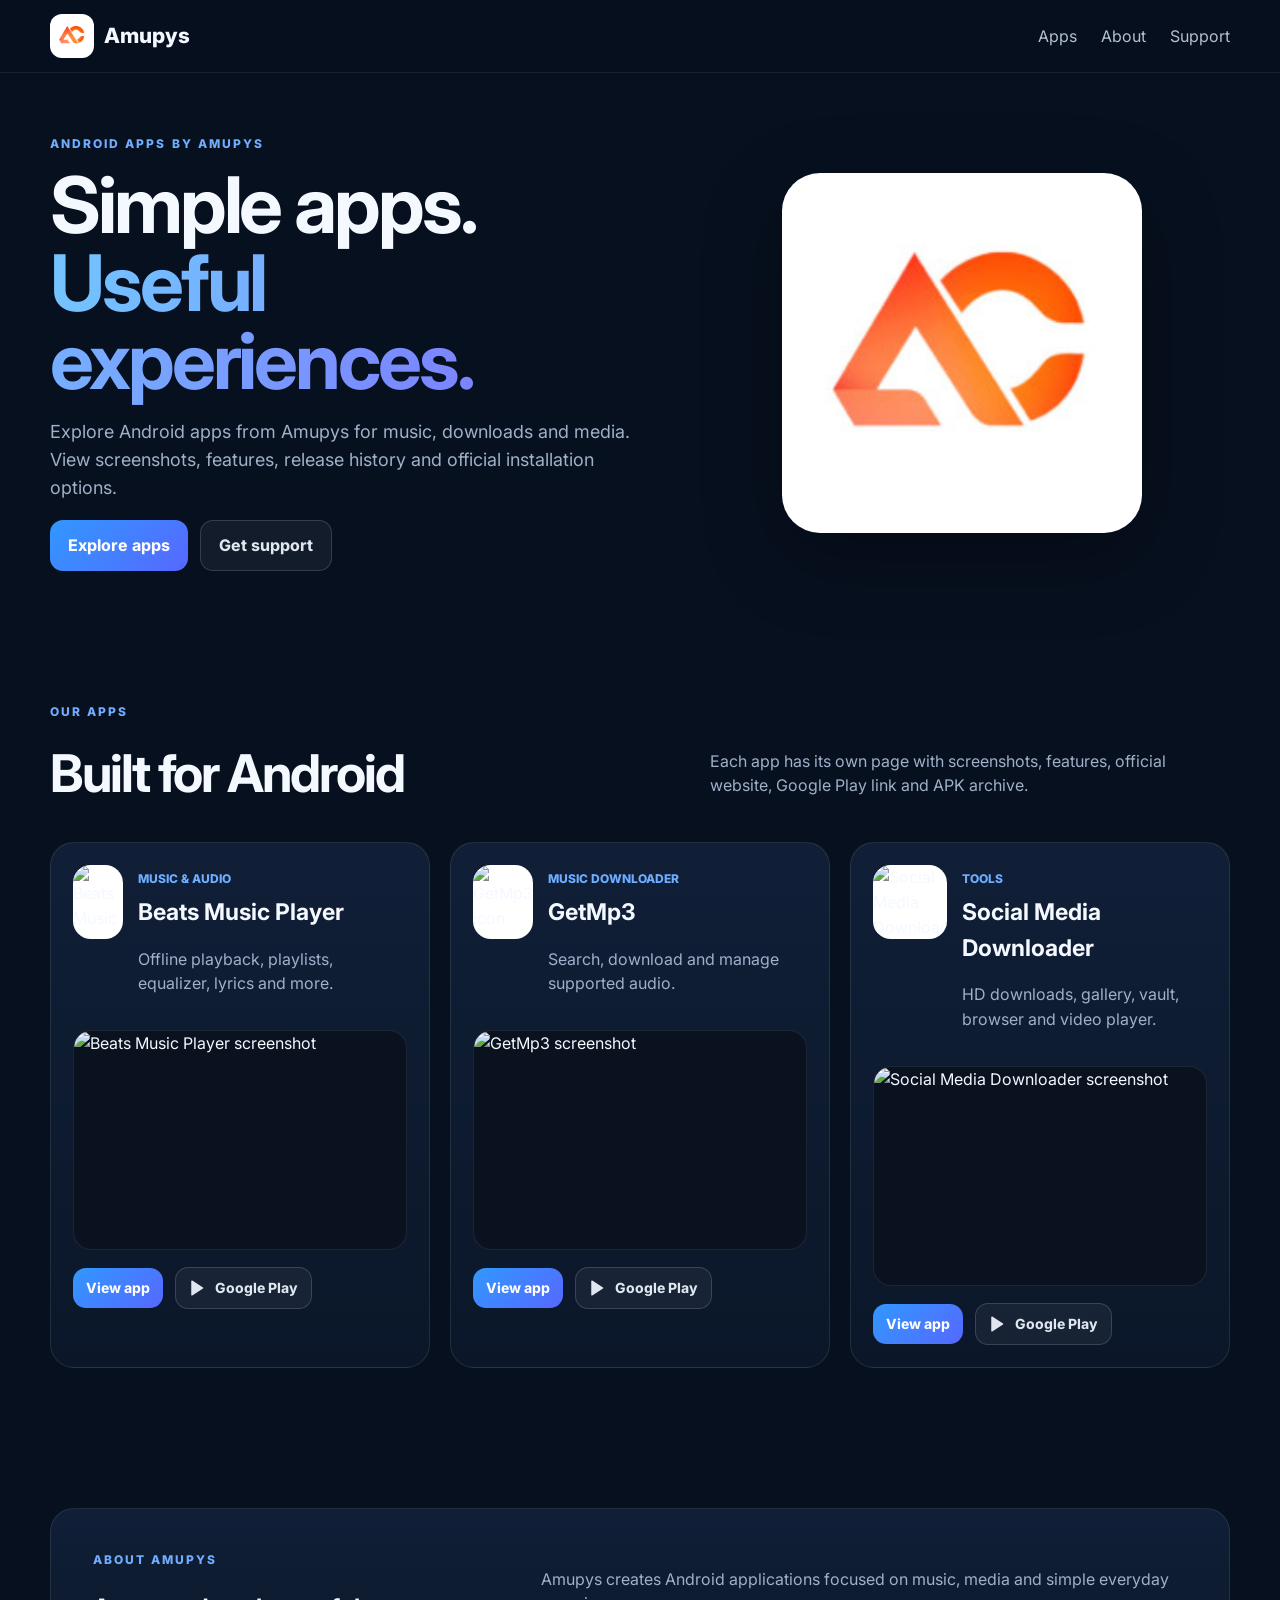
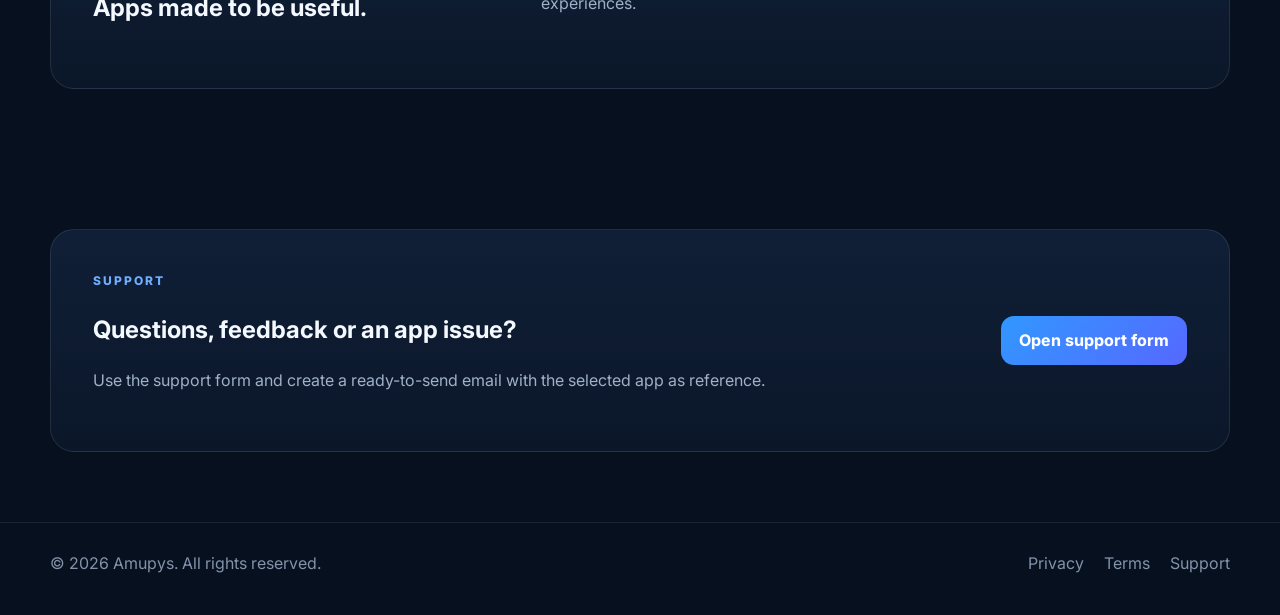
==== commit 908ed8ef: "updated app icons screenshots" ====
--- a/index.html
+++ b/index.html
@@ -1,5 +1,2 @@
-<!doctype html><html><head><meta charset="utf-8"><meta name="viewport" content="width=device-width,initial-scale=1"><title>Amupys — Android Apps</title><link href="https://fonts.googleapis.com/css2?family=Inter:wght@400;500;600;700;800&display=swap" rel="stylesheet"><link rel="stylesheet" href="styles.css"></head><body><header class="nav-wrap"><nav class="nav container"><a class="brand" href="index.html"><span class="brand-mark">A</span><span>Amupys</span></a><div class="nav-links"><a href="index.html#apps">Apps</a><a href="index.html#about">About</a><a href="support.html">Support</a></div></nav></header><main><section class="hero container"><div><div class="eyebrow">ANDROID APPS BY AMUPYS</div><h1>Simple apps.<br><span>Useful experiences.</span></h1><p>Explore Android apps from Amupys for music, downloads and media. View features, release history and official installation options from one place.</p><div class="hero-actions"><a class="btn primary" href="#apps">Explore apps</a><a class="btn secondary" href="support.html">Get support</a></div></div><div class="hero-art"><div class="orb one"></div><div class="orb two"></div><div class="phone-stack"><div class="mini-card a">♫</div><div class="mini-card b">↓</div><div class="mini-card c">▶</div></div></div></section><section id="apps" class="section container"><div class="section-heading"><div><div class="eyebrow">OUR APPS</div><h2>Built for Android</h2></div><p>Open an app page for features, Google Play installation and current or previous APK releases.</p></div><div class="apps-grid">
-<article class="app-card"><div class="app-top"><img class="app-icon" src="https://play-lh.googleusercontent.com/6dAnIO9Hvm95D5y0I9ton8CRPM70wsGbVRK4CBGsfLim1qJpO2AXnRNlz6q6kNu2_SNOp99O80EBzbbLVVk4lQ=w240-h480"><div><span class="category">Music & Audio</span><h3>Beats Music Player</h3><p class="short">Offline playback, playlists, equalizer, lyrics and customization.</p></div></div><div class="feature-tags"><span>Equalizer</span><span>Lyrics</span><span>Playlists</span><span>Offline</span></div><div class="screenshot"><img src="https://play-lh.googleusercontent.com/CWJ-JGJnOhJ9Adq7ur-O4Kx5eLPq2s7OrroekHncaK7VKtp4pFQm0ttlXZ8aPlt3TCMQcfJ-2M7ufVip_nKi=w526-h296"></div><div class="card-actions"><a class="btn primary small" href="apps/beats.html">View app</a><a class="btn secondary small" target="_blank" href="https://play.google.com/store/apps/details?id=com.beats.musicplayer10">Google Play</a></div></article>
-<article class="app-card"><div class="app-top"><img class="app-icon" src="https://play-lh.googleusercontent.com/mcq5AEOtpi1ByEz6b_wMpT7d28aU7603OJ_R55yFAHvGJoMNNwdCFOWkyxNh7bbUPJn84L6Aqvd2McxRl734IQ=w240-h480"><div><span class="category">Music Downloader</span><h3>GetMp3</h3><p class="short">Search, download and manage supported audio for offline access.</p></div></div><div class="feature-tags"><span>Search</span><span>Downloads</span><span>Offline</span><span>Player</span></div><div class="screenshot"><img src="https://play-lh.googleusercontent.com/QFUSpFNzYQf7WUL_gUA-TY5creUFQwDnayu9TowLw4D8cYL_Z4qcUKjNOOJJ7T0wxqmA3WYN6Plxc9o4OtpqSaY=w526-h296"></div><div class="card-actions"><a class="btn primary small" href="apps/getmp3.html">View app</a><a class="btn secondary small" target="_blank" href="https://play.google.com/store/apps/details?id=com.amupys.getmp3">Google Play</a></div></article>
-<article class="app-card"><div class="featured-badge">Featured</div><div class="app-top"><img class="app-icon" src="https://play-lh.googleusercontent.com/sbCvKsb_R9TFQbWe4BMt8bUNRAqs8XfUnxUN22_oP-ZuLRUE2jQGCBHF8RO2MocTCLS5XRKWNZebFF_p9jHPjw=w240-h480"><div><span class="category">Tools</span><h3>Social Media Downloader</h3><p class="short">HD downloads, gallery, secure vault, browser, bookmarks and more.</p></div></div><div class="feature-tags"><span>HD Downloads</span><span>Browser</span><span>Gallery</span><span>Vault</span></div><div class="screenshot"><img src="https://play-lh.googleusercontent.com/ySGdzeXLYd8xQLT8Tlio8viBaKYvBFo45cXuhkMn4NZI1H0EizZPU8kM-vAbHTsfpWJpoRh_Aw-okUnXBK5-Fg=w526-h296"></div><div class="card-actions"><a class="btn primary small" href="apps/social.html">View app</a><a class="btn secondary small" target="_blank" href="https://play.google.com/store/apps/details?id=com.amupys.socialbuddy">Google Play</a></div></article>
-</div></section><section id="about" class="section container"><div class="about"><div><div class="eyebrow">ABOUT AMUPYS</div><h2>Apps made to be useful.</h2></div><div><p class="short">Amupys creates Android applications focused on music, media and simple everyday experiences.</p><div class="stats"><div><strong>3</strong><span>Android apps</span></div><div><strong>One place</strong><span>releases & support</span></div><div><strong>Android</strong><span>primary platform</span></div></div></div></div></section><section class="section container"><div class="download-note"><div><div class="eyebrow">APK RELEASE ARCHIVE</div><h2>Current and previous versions</h2><p>Each app page contains a latest release plus five previous-version slots. APK links stay disabled until you add your URLs.</p></div><div class="shield">↓</div></div></section><section class="section container"><div class="contact-box"><div><div class="eyebrow">SUPPORT</div><h2>Questions, feedback or an app issue?</h2><p>Use the support form and create a ready-to-send email with the selected app as reference.</p></div><a class="btn primary" href="support.html">Open support form</a></div></section></main><footer><div class="container footer-inner"><div>© <span id="year"></span> Amupys. All rights reserved.</div><div class="footer-links"><a href="privacy.html">Privacy</a><a href="terms.html">Terms</a><a href="support.html">Support</a></div></div></footer><div id="toast" class="toast"></div><script src="shared.js"></script></body></html>+<!doctype html><html><head><meta charset="utf-8"><meta name="viewport" content="width=device-width,initial-scale=1"><title>Amupys — Android Apps</title><link href="https://fonts.googleapis.com/css2?family=Inter:wght@400;500;600;700;800&display=swap" rel="stylesheet"><link rel="stylesheet" href="styles.css"></head><body><header class="nav-wrap"><nav class="nav container"><a class="brand" href="index.html"><img class="brand-logo" src="assets/brand/amupys-logo.jpg" alt="Amupys logo"><span>Amupys</span></a><div class="nav-links"><a href="index.html#apps">Apps</a><a href="index.html#about">About</a><a href="support.html">Support</a></div></nav></header><main><section class="hero container"><div><div class="eyebrow">ANDROID APPS BY AMUPYS</div><h1>Simple apps.<br><span>Useful experiences.</span></h1><p>Explore Android apps from Amupys for music, downloads and media. View screenshots, features, release history and official installation options.</p><div class="hero-actions"><a class="btn primary" href="#apps">Explore apps</a><a class="btn secondary" href="support.html">Get support</a></div></div><div class="hero-art"><img class="hero-logo" src="assets/brand/amupys-logo.jpg" alt="Amupys organisation logo"></div></section><section id="apps" class="section container"><div class="section-heading"><div><div class="eyebrow">OUR APPS</div><h2>Built for Android</h2></div><p>Each app has its own page with screenshots, features, official website, Google Play link and APK archive.</p></div><div class="apps-grid">
+<article class="app-card"><div class="app-top"><img class="app-icon" src="assets/apps/beats/icon.svg" alt="Beats Music Player icon"><div><span class="category">Music & Audio</span><h3>Beats Music Player</h3><p class="short">Offline playback, playlists, equalizer, lyrics and more.</p></div></div><div class="screenshot"><img src="assets/apps/beats/screenshots/screenshot-1.svg" alt="Beats Music Player screenshot"></div><div class="card-actions"><a class="btn primary small" href="apps/beats.html">View app</a><a class="btn secondary small" target="_blank" rel="noopener" href="https://play.google.com/store/apps/details?id=com.beats.musicplayer10"><svg class="play-icon" viewBox="0 0 24 24" aria-hidden="true"><path fill="currentColor" d="M3 2.8v18.4c0 .7.8 1.1 1.4.7l14.3-9.2c.5-.3.5-1 0-1.3L4.4 2.1C3.8 1.7 3 2.1 3 2.8Z"/></svg>Google Play</a></div></article><article class="app-card"><div class="app-top"><img class="app-icon" src="assets/apps/getmp3/icon.svg" alt="GetMp3 icon"><div><span class="category">Music Downloader</span><h3>GetMp3</h3><p class="short">Search, download and manage supported audio.</p></div></div><div class="screenshot"><img src="assets/apps/getmp3/screenshots/screenshot-1.svg" alt="GetMp3 screenshot"></div><div class="card-actions"><a class="btn primary small" href="apps/getmp3.html">View app</a><a class="btn secondary small" target="_blank" rel="noopener" href="https://play.google.com/store/apps/details?id=com.amupys.getmp3"><svg class="play-icon" viewBox="0 0 24 24" aria-hidden="true"><path fill="currentColor" d="M3 2.8v18.4c0 .7.8 1.1 1.4.7l14.3-9.2c.5-.3.5-1 0-1.3L4.4 2.1C3.8 1.7 3 2.1 3 2.8Z"/></svg>Google Play</a></div></article><article class="app-card"><div class="app-top"><img class="app-icon" src="assets/apps/social/icon.svg" alt="Social Media Downloader icon"><div><span class="category">Tools</span><h3>Social Media Downloader</h3><p class="short">HD downloads, gallery, vault, browser and video player.</p></div></div><div class="screenshot"><img src="assets/apps/social/screenshots/screenshot-1.svg" alt="Social Media Downloader screenshot"></div><div class="card-actions"><a class="btn primary small" href="apps/social.html">View app</a><a class="btn secondary small" target="_blank" rel="noopener" href="https://play.google.com/store/apps/details?id=com.amupys.socialbuddy"><svg class="play-icon" viewBox="0 0 24 24" aria-hidden="true"><path fill="currentColor" d="M3 2.8v18.4c0 .7.8 1.1 1.4.7l14.3-9.2c.5-.3.5-1 0-1.3L4.4 2.1C3.8 1.7 3 2.1 3 2.8Z"/></svg>Google Play</a></div></article></div></section><section id="about" class="section container"><div class="about"><div><div class="eyebrow">ABOUT AMUPYS</div><h2>Apps made to be useful.</h2></div><div><p class="short">Amupys creates Android applications focused on music, media and simple everyday experiences.</p></div></div></section><section class="section container"><div class="contact-box"><div><div class="eyebrow">SUPPORT</div><h2>Questions, feedback or an app issue?</h2><p>Use the support form and create a ready-to-send email with the selected app as reference.</p></div><a class="btn primary" href="support.html">Open support form</a></div></section></main><footer><div class="container footer-inner"><div>© <span id="year"></span> Amupys. All rights reserved.</div><div class="footer-links"><a href="privacy.html">Privacy</a><a href="terms.html">Terms</a><a href="support.html">Support</a></div></div></footer><div id="toast" class="toast"></div><script src="shared.js"></script></body></html>
--- a/styles.css
+++ b/styles.css
@@ -1 +1,5 @@
-body{margin:0;font-family:Inter,Arial,sans-serif;background:#07101f;color:#f4f8ff;line-height:1.55}*{box-sizing:border-box}a{text-decoration:none;color:inherit}.container{width:min(1180px,calc(100% - 36px));margin:auto}.nav-wrap{position:sticky;top:0;background:rgba(7,16,31,.92);border-bottom:1px solid rgba(255,255,255,.08);z-index:50}.nav{height:72px;display:flex;align-items:center;justify-content:space-between}.brand{display:flex;gap:10px;align-items:center;font-weight:800;font-size:21px}.brand-mark{width:38px;height:38px;border-radius:12px;display:grid;place-items:center;background:linear-gradient(135deg,#4ba5ff,#265fff)}.nav-links{display:flex;gap:24px;color:#b4c0d1}.hero{min-height:560px;display:grid;grid-template-columns:1.05fr .95fr;align-items:center;gap:50px;padding:55px 0}.hero h1,.section-heading h2,.app-title-row h1,.support-hero h1{margin:0;letter-spacing:-.04em}.hero h1{font-size:78px;line-height:1}.hero h1 span{background:linear-gradient(90deg,#73c4ff,#7b84ff);-webkit-background-clip:text;color:transparent}.hero p,.lead{color:#9fb0c8;font-size:18px}.eyebrow{font-size:12px;letter-spacing:.17em;font-weight:800;color:#70adff;margin-bottom:12px}.hero-actions,.card-actions,.inline-actions,.form-actions{display:flex;gap:12px;flex-wrap:wrap}.btn{display:inline-flex;align-items:center;justify-content:center;border-radius:13px;padding:12px 18px;font-weight:750;border:0;cursor:pointer}.btn.primary{background:linear-gradient(135deg,#3198ff,#5668ff);color:#fff}.btn.secondary{border:1px solid rgba(255,255,255,.15);background:rgba(255,255,255,.05);color:#e0e7f1}.btn.small{padding:9px 13px;font-size:14px}.btn.disabled{opacity:.45;pointer-events:none}.hero-art{position:relative;min-height:420px}.orb{position:absolute;border-radius:50%}.orb.one{width:330px;height:330px;right:8%;top:4%;background:radial-gradient(circle at 30% 30%,#61d1ff,#2d65ff 46%,#111c5b 72%,transparent 73%)}.orb.two{width:220px;height:220px;left:7%;bottom:4%;background:radial-gradient(circle,#8b65ff,#29338f 57%,transparent 72%);opacity:.6}.phone-stack{position:absolute;inset:0;display:grid;place-items:center}.mini-card{position:absolute;width:145px;height:200px;border:1px solid rgba(255,255,255,.18);border-radius:32px;background:linear-gradient(160deg,#152746,#0e1628);display:grid;place-items:center;font-size:66px;font-weight:800;box-shadow:0 24px 80px rgba(0,0,0,.3)}.mini-card.a{transform:translate(-105px,10px) rotate(-10deg);color:#ff4381}.mini-card.b{transform:translate(83px,-13px) rotate(8deg);color:#55a6ff}.mini-card.c{transform:translate(18px,102px);color:#fff}.section{padding:70px 0}.section-heading{display:flex;justify-content:space-between;align-items:end;gap:28px;margin-bottom:28px}.section-heading h2{font-size:52px}.section-heading p{max-width:520px;color:#9fb0c8}.apps-grid,.features-grid{display:grid;grid-template-columns:repeat(3,1fr);gap:20px}.app-card,.feature-card,.panel,.form-card,.support-info,.about,.contact-box,.download-note{border:1px solid rgba(255,255,255,.09);background:linear-gradient(180deg,#101f37,#0b1729);border-radius:24px}.app-card{padding:22px;position:relative}.featured-badge{position:absolute;right:18px;top:18px;background:#2e78ff;padding:6px 10px;border-radius:999px;font-size:11px;font-weight:800}.app-top{display:flex;gap:15px}.app-icon,.app-title-icon{object-fit:cover;background:#fff}.app-icon{width:74px;height:74px;border-radius:18px}.app-title-icon{width:92px;height:92px;border-radius:23px}.category{font-size:12px;color:#6eadff;text-transform:uppercase;font-weight:800}.app-card h3{margin:5px 0 6px;font-size:23px}.short,.feature-card p,.support-info p,.download-note p,.contact-box p{color:#9fb0c8}.feature-tags{display:flex;gap:7px;flex-wrap:wrap;margin:20px 0}.feature-tags span{font-size:12px;padding:6px 9px;border-radius:999px;background:rgba(90,150,255,.1);border:1px solid rgba(90,150,255,.17);color:#c3d9ff}.screenshot,.hero-shot{overflow:hidden;border-radius:18px;border:1px solid rgba(255,255,255,.08);background:#0a1220}.screenshot{height:220px;margin-bottom:17px}.screenshot img,.hero-shot img{width:100%;height:100%;object-fit:cover}.about,.download-note,.contact-box{padding:42px}.about{display:grid;grid-template-columns:.75fr 1.25fr;gap:60px}.stats{display:grid;grid-template-columns:repeat(3,1fr);gap:14px;margin-top:25px}.stats div{padding:16px;border-radius:16px;background:#0d1b30}.stats strong{display:block;font-size:24px}.download-note,.contact-box{display:flex;justify-content:space-between;align-items:center;gap:30px}.shield{min-width:96px;height:96px;border-radius:26px;background:linear-gradient(135deg,#40a5ff,#585aff);display:grid;place-items:center;font-size:44px}.app-hero{padding:58px 0 32px}.app-hero-grid{display:grid;grid-template-columns:1fr .9fr;gap:48px;align-items:center}.app-title-row{display:flex;gap:18px;align-items:center}.app-title-row h1{font-size:62px}.package{color:#71829a;font-size:13px}.hero-shot{height:390px}.feature-card{padding:21px}.feature-icon{width:46px;height:46px;border-radius:14px;background:linear-gradient(135deg,#1e6fe0,#3854c7);display:grid;place-items:center;font-weight:850;margin-bottom:14px}.version-wrap{overflow:hidden;border-radius:22px;border:1px solid rgba(255,255,255,.09)}.version-head,.version-row{display:grid;grid-template-columns:1.2fr .8fr .8fr .7fr 150px;gap:12px;align-items:center;padding:14px 18px}.version-head{font-size:12px;text-transform:uppercase;color:#7890ae;background:#0d1b30}.version-row{border-top:1px solid rgba(255,255,255,.08)}.version-name strong{display:block}.version-name span,.meta-muted{color:#8fa0b7;font-size:13px}.version-note{margin-top:12px;color:#7f91aa;font-size:13px}.support-hero{text-align:center;padding:58px 0 25px}.support-layout{display:grid;grid-template-columns:.72fr 1.28fr;gap:22px}.support-info,.form-card{padding:28px}.support-email{color:#78b6ff;font-weight:700}.form-grid{display:grid;grid-template-columns:1fr 1fr;gap:16px}.field{display:flex;flex-direction:column;gap:8px}.field.full{grid-column:1/-1}label{font-size:13px;font-weight:750}input,textarea,select{width:100%;border:1px solid rgba(255,255,255,.12);background:#091424;color:#fff;border-radius:12px;padding:13px 14px}textarea{min-height:180px}.notice{margin-top:16px;padding:12px 14px;border-radius:12px;background:rgba(63,145,255,.09);color:#adcaf4}.prose{max-width:900px;margin:auto}.prose p,.prose li{color:#aebbd0}footer{padding:28px 0 40px;border-top:1px solid rgba(255,255,255,.08);color:#8293aa}.footer-inner{display:flex;justify-content:space-between}.footer-links{display:flex;gap:20px}.toast{position:fixed;left:50%;bottom:28px;transform:translate(-50%,20px);opacity:0;background:#fff;color:#0d1728;padding:12px 18px;border-radius:12px;font-weight:700;transition:.25s}.toast.show{opacity:1;transform:translate(-50%,0)}@media(max-width:900px){.hero,.app-hero-grid,.support-layout{grid-template-columns:1fr}.apps-grid,.features-grid{grid-template-columns:1fr}.section-heading,.download-note,.contact-box{align-items:flex-start;flex-direction:column}.about{grid-template-columns:1fr}.version-head{display:none}.version-row{grid-template-columns:1fr 1fr}}@media(max-width:650px){.nav-links{display:none}.hero h1{font-size:50px}.form-grid{grid-template-columns:1fr}.field.full{grid-column:auto}.hero-shot{height:260px}.version-row{grid-template-columns:1fr}.footer-inner{flex-direction:column;gap:14px}}+body{margin:0;font-family:Inter,Arial,sans-serif;background:#07101f;color:#f4f8ff;line-height:1.55}*{box-sizing:border-box}a{text-decoration:none;color:inherit}.container{width:min(1180px,calc(100% - 36px));margin:auto}.nav-wrap{position:sticky;top:0;background:rgba(7,16,31,.92);border-bottom:1px solid rgba(255,255,255,.08);z-index:50}.nav{height:72px;display:flex;align-items:center;justify-content:space-between}.brand{display:flex;gap:10px;align-items:center;font-weight:800;font-size:21px}.brand-mark{width:38px;height:38px;border-radius:12px;display:grid;place-items:center;background:linear-gradient(135deg,#4ba5ff,#265fff)}.nav-links{display:flex;gap:24px;color:#b4c0d1}.hero{min-height:560px;display:grid;grid-template-columns:1.05fr .95fr;align-items:center;gap:50px;padding:55px 0}.hero h1,.section-heading h2,.app-title-row h1,.support-hero h1{margin:0;letter-spacing:-.04em}.hero h1{font-size:78px;line-height:1}.hero h1 span{background:linear-gradient(90deg,#73c4ff,#7b84ff);-webkit-background-clip:text;color:transparent}.hero p,.lead{color:#9fb0c8;font-size:18px}.eyebrow{font-size:12px;letter-spacing:.17em;font-weight:800;color:#70adff;margin-bottom:12px}.hero-actions,.card-actions,.inline-actions,.form-actions{display:flex;gap:12px;flex-wrap:wrap}.btn{display:inline-flex;align-items:center;justify-content:center;border-radius:13px;padding:12px 18px;font-weight:750;border:0;cursor:pointer}.btn.primary{background:linear-gradient(135deg,#3198ff,#5668ff);color:#fff}.btn.secondary{border:1px solid rgba(255,255,255,.15);background:rgba(255,255,255,.05);color:#e0e7f1}.btn.small{padding:9px 13px;font-size:14px}.btn.disabled{opacity:.45;pointer-events:none}.hero-art{position:relative;min-height:420px}.orb{position:absolute;border-radius:50%}.orb.one{width:330px;height:330px;right:8%;top:4%;background:radial-gradient(circle at 30% 30%,#61d1ff,#2d65ff 46%,#111c5b 72%,transparent 73%)}.orb.two{width:220px;height:220px;left:7%;bottom:4%;background:radial-gradient(circle,#8b65ff,#29338f 57%,transparent 72%);opacity:.6}.phone-stack{position:absolute;inset:0;display:grid;place-items:center}.mini-card{position:absolute;width:145px;height:200px;border:1px solid rgba(255,255,255,.18);border-radius:32px;background:linear-gradient(160deg,#152746,#0e1628);display:grid;place-items:center;font-size:66px;font-weight:800;box-shadow:0 24px 80px rgba(0,0,0,.3)}.mini-card.a{transform:translate(-105px,10px) rotate(-10deg);color:#ff4381}.mini-card.b{transform:translate(83px,-13px) rotate(8deg);color:#55a6ff}.mini-card.c{transform:translate(18px,102px);color:#fff}.section{padding:70px 0}.section-heading{display:flex;justify-content:space-between;align-items:end;gap:28px;margin-bottom:28px}.section-heading h2{font-size:52px}.section-heading p{max-width:520px;color:#9fb0c8}.apps-grid,.features-grid{display:grid;grid-template-columns:repeat(3,1fr);gap:20px}.app-card,.feature-card,.panel,.form-card,.support-info,.about,.contact-box,.download-note{border:1px solid rgba(255,255,255,.09);background:linear-gradient(180deg,#101f37,#0b1729);border-radius:24px}.app-card{padding:22px;position:relative}.featured-badge{position:absolute;right:18px;top:18px;background:#2e78ff;padding:6px 10px;border-radius:999px;font-size:11px;font-weight:800}.app-top{display:flex;gap:15px}.app-icon,.app-title-icon{object-fit:cover;background:#fff}.app-icon{width:74px;height:74px;border-radius:18px}.app-title-icon{width:92px;height:92px;border-radius:23px}.category{font-size:12px;color:#6eadff;text-transform:uppercase;font-weight:800}.app-card h3{margin:5px 0 6px;font-size:23px}.short,.feature-card p,.support-info p,.download-note p,.contact-box p{color:#9fb0c8}.feature-tags{display:flex;gap:7px;flex-wrap:wrap;margin:20px 0}.feature-tags span{font-size:12px;padding:6px 9px;border-radius:999px;background:rgba(90,150,255,.1);border:1px solid rgba(90,150,255,.17);color:#c3d9ff}.screenshot,.hero-shot{overflow:hidden;border-radius:18px;border:1px solid rgba(255,255,255,.08);background:#0a1220}.screenshot{height:220px;margin-bottom:17px}.screenshot img,.hero-shot img{width:100%;height:100%;object-fit:cover}.about,.download-note,.contact-box{padding:42px}.about{display:grid;grid-template-columns:.75fr 1.25fr;gap:60px}.stats{display:grid;grid-template-columns:repeat(3,1fr);gap:14px;margin-top:25px}.stats div{padding:16px;border-radius:16px;background:#0d1b30}.stats strong{display:block;font-size:24px}.download-note,.contact-box{display:flex;justify-content:space-between;align-items:center;gap:30px}.shield{min-width:96px;height:96px;border-radius:26px;background:linear-gradient(135deg,#40a5ff,#585aff);display:grid;place-items:center;font-size:44px}.app-hero{padding:58px 0 32px}.app-hero-grid{display:grid;grid-template-columns:1fr .9fr;gap:48px;align-items:center}.app-title-row{display:flex;gap:18px;align-items:center}.app-title-row h1{font-size:62px}.package{color:#71829a;font-size:13px}.hero-shot{height:390px}.feature-card{padding:21px}.feature-icon{width:46px;height:46px;border-radius:14px;background:linear-gradient(135deg,#1e6fe0,#3854c7);display:grid;place-items:center;font-weight:850;margin-bottom:14px}.version-wrap{overflow:hidden;border-radius:22px;border:1px solid rgba(255,255,255,.09)}.version-head,.version-row{display:grid;grid-template-columns:1.2fr .8fr .8fr .7fr 150px;gap:12px;align-items:center;padding:14px 18px}.version-head{font-size:12px;text-transform:uppercase;color:#7890ae;background:#0d1b30}.version-row{border-top:1px solid rgba(255,255,255,.08)}.version-name strong{display:block}.version-name span,.meta-muted{color:#8fa0b7;font-size:13px}.version-note{margin-top:12px;color:#7f91aa;font-size:13px}.support-hero{text-align:center;padding:58px 0 25px}.support-layout{display:grid;grid-template-columns:.72fr 1.28fr;gap:22px}.support-info,.form-card{padding:28px}.support-email{color:#78b6ff;font-weight:700}.form-grid{display:grid;grid-template-columns:1fr 1fr;gap:16px}.field{display:flex;flex-direction:column;gap:8px}.field.full{grid-column:1/-1}label{font-size:13px;font-weight:750}input,textarea,select{width:100%;border:1px solid rgba(255,255,255,.12);background:#091424;color:#fff;border-radius:12px;padding:13px 14px}textarea{min-height:180px}.notice{margin-top:16px;padding:12px 14px;border-radius:12px;background:rgba(63,145,255,.09);color:#adcaf4}.prose{max-width:900px;margin:auto}.prose p,.prose li{color:#aebbd0}footer{padding:28px 0 40px;border-top:1px solid rgba(255,255,255,.08);color:#8293aa}.footer-inner{display:flex;justify-content:space-between}.footer-links{display:flex;gap:20px}.toast{position:fixed;left:50%;bottom:28px;transform:translate(-50%,20px);opacity:0;background:#fff;color:#0d1728;padding:12px 18px;border-radius:12px;font-weight:700;transition:.25s}.toast.show{opacity:1;transform:translate(-50%,0)}@media(max-width:900px){.hero,.app-hero-grid,.support-layout{grid-template-columns:1fr}.apps-grid,.features-grid{grid-template-columns:1fr}.section-heading,.download-note,.contact-box{align-items:flex-start;flex-direction:column}.about{grid-template-columns:1fr}.version-head{display:none}.version-row{grid-template-columns:1fr 1fr}}@media(max-width:650px){.nav-links{display:none}.hero h1{font-size:50px}.form-grid{grid-template-columns:1fr}.field.full{grid-column:auto}.hero-shot{height:260px}.version-row{grid-template-columns:1fr}.footer-inner{flex-direction:column;gap:14px}}
+/* --- Amupys v3 overrides --- */
+.brand-mark{display:none!important}.brand-logo{width:44px;height:44px;border-radius:12px;background:#fff;object-fit:contain;padding:4px;flex:0 0 auto}.hero-logo{width:min(360px,78%);border-radius:38px;box-shadow:0 24px 80px rgba(0,0,0,.3)}.hero-art{display:grid;place-items:center}.play-icon{width:18px;height:18px;flex:0 0 auto}.app-title-row{min-width:0}.app-title-copy{min-width:0}.app-title-copy h1{overflow-wrap:anywhere}.gallery{display:grid;grid-template-columns:repeat(4,minmax(0,1fr));gap:14px}.gallery-item{aspect-ratio:9/16;border-radius:18px;overflow:hidden;border:1px solid rgba(255,255,255,.09);background:#0a1423}.gallery-item img{width:100%;height:100%;object-fit:cover;display:block}.hero-icon-panel{display:grid;place-items:center;background:linear-gradient(135deg,#101f37,#0b1729)}.hero-icon-panel img{width:210px;height:210px;object-fit:contain;border-radius:40px}.app-card .screenshot{margin-top:18px}.inline-actions,.card-actions{align-items:center}.btn{gap:8px}
+@media(max-width:900px){.gallery{grid-template-columns:repeat(2,minmax(0,1fr))}}
+@media(max-width:650px){.nav-links{display:flex!important;gap:12px;font-size:13px}.nav-links a:nth-child(2){display:none}.brand{font-size:20px}.brand-logo{width:38px;height:38px}.app-title-row{gap:12px;align-items:center}.app-title-icon{width:68px;height:68px;border-radius:16px;flex:0 0 auto}.app-title-copy h1{font-size:28px!important;line-height:1.08;margin:0}.package{font-size:11px;overflow-wrap:anywhere}.app-hero{padding-top:36px}.app-hero-grid{gap:24px}.hero-icon-panel{height:220px!important}.hero-icon-panel img{width:130px;height:130px;border-radius:28px}.gallery{grid-template-columns:repeat(2,minmax(0,1fr));gap:10px}.hero-art{min-height:250px}.hero-logo{width:210px}.app-top{align-items:center}.app-icon{width:64px;height:64px;border-radius:16px;flex:0 0 auto}.app-card h3{font-size:20px}.btn.small{padding:9px 11px}.section-heading h2{font-size:38px}}
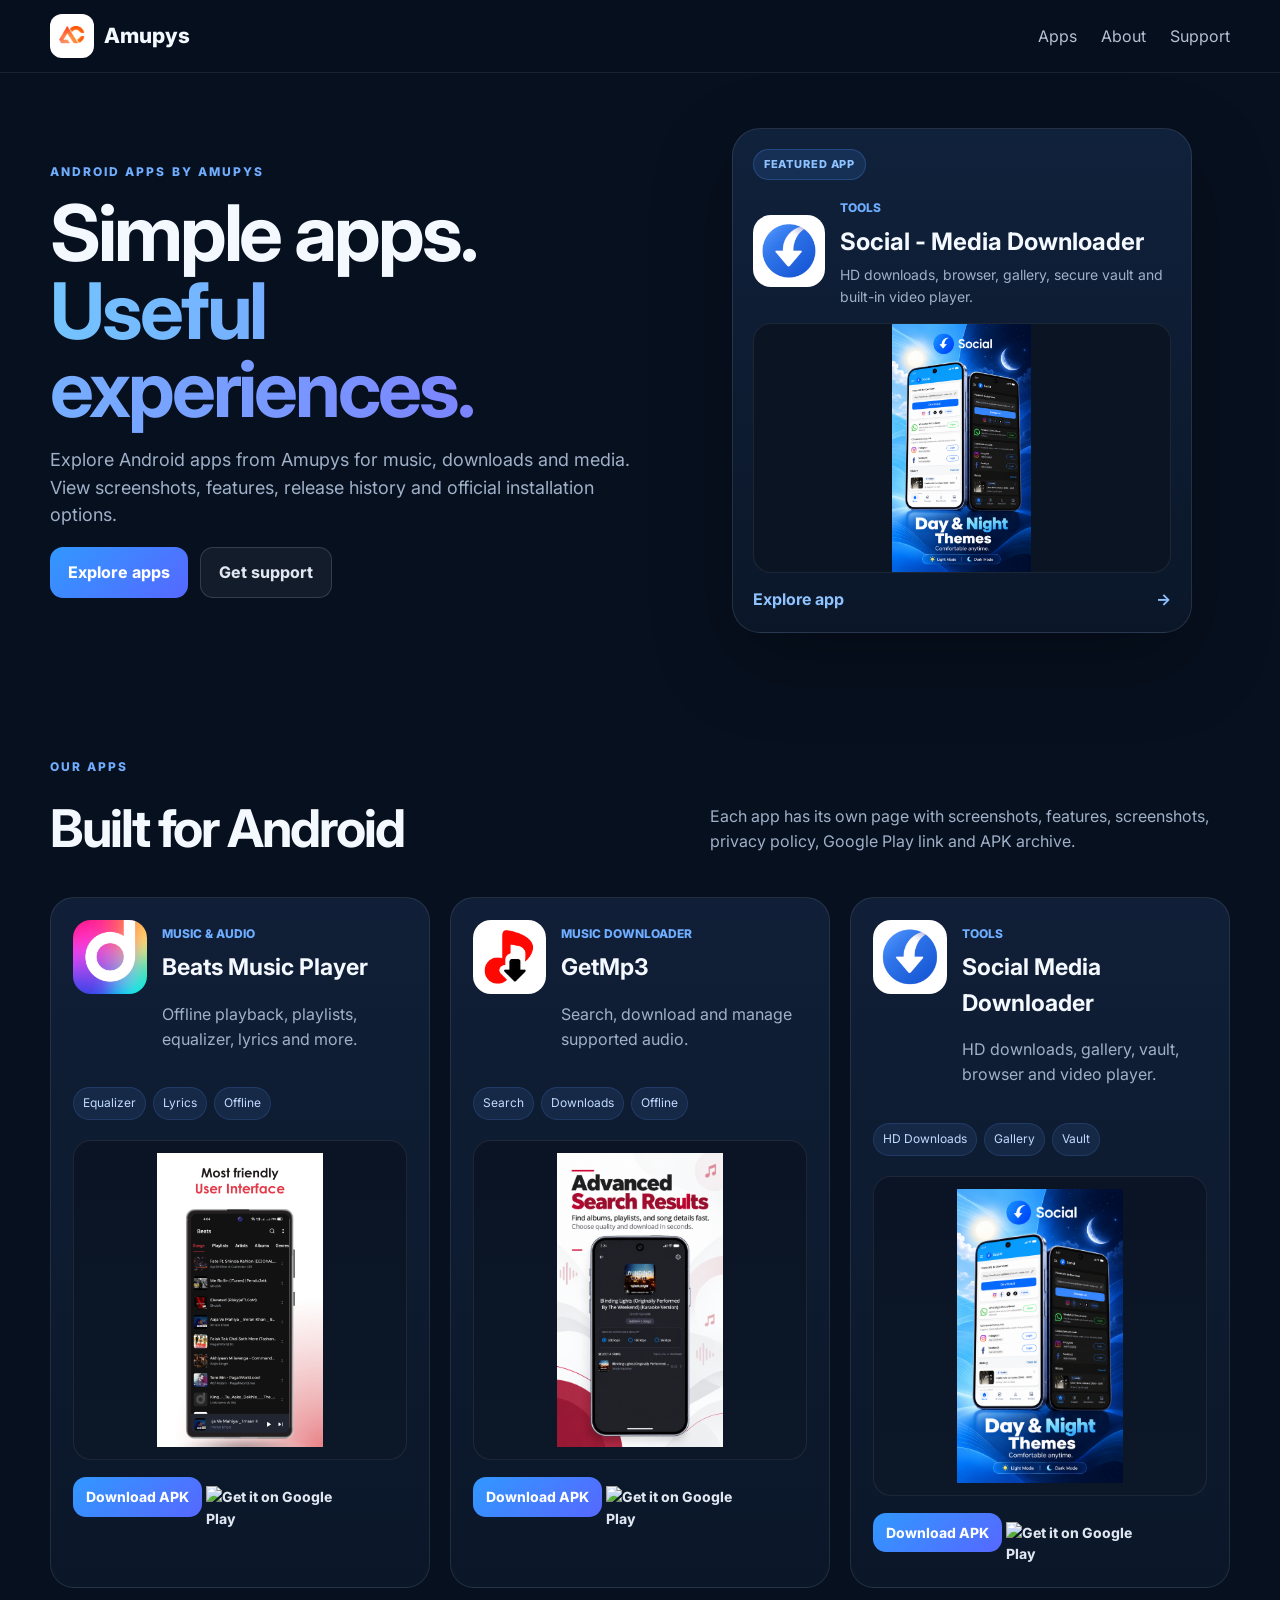
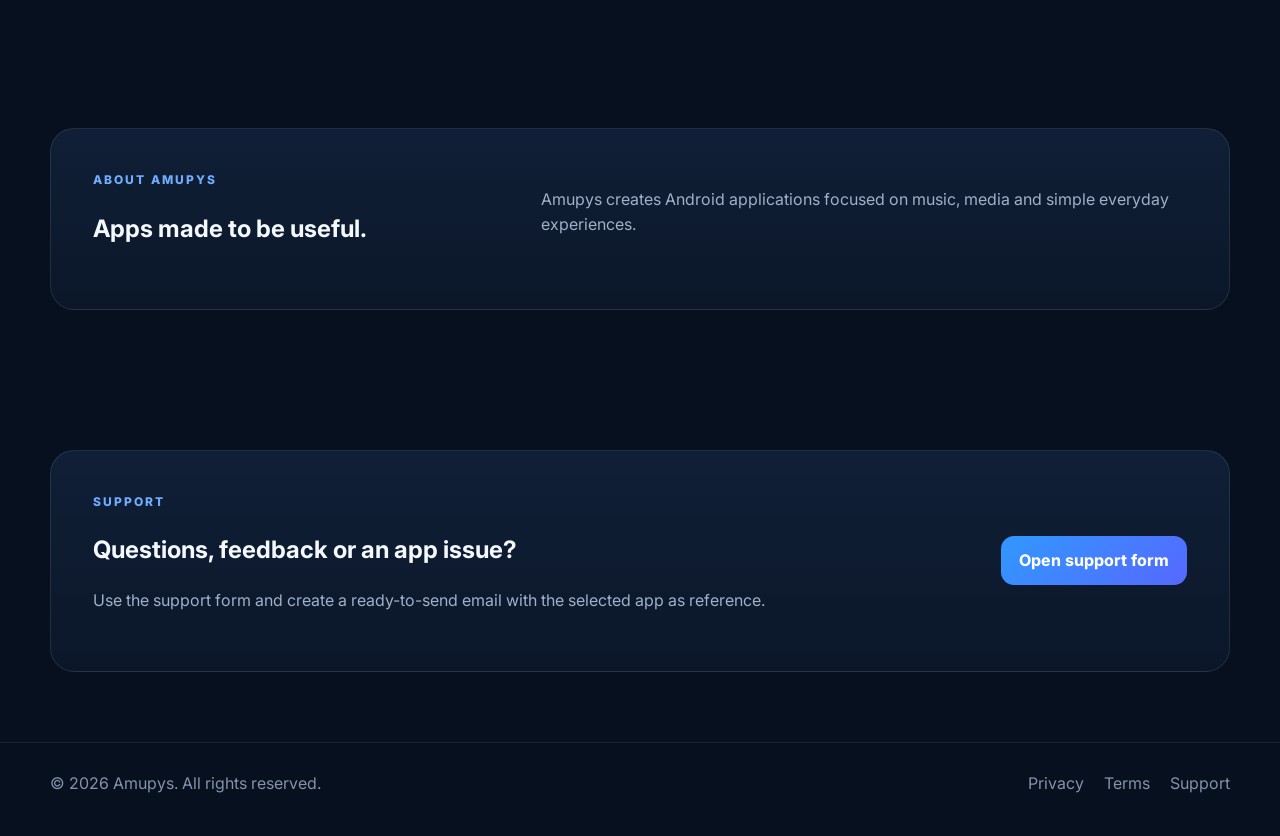
==== commit 4bb0a5a8: "version v6" ====
--- a/index.html
+++ b/index.html
@@ -1,2 +1,101 @@
-<!doctype html><html><head><meta charset="utf-8"><meta name="viewport" content="width=device-width,initial-scale=1"><title>Amupys — Android Apps</title><link href="https://fonts.googleapis.com/css2?family=Inter:wght@400;500;600;700;800&display=swap" rel="stylesheet"><link rel="stylesheet" href="styles.css"></head><body><header class="nav-wrap"><nav class="nav container"><a class="brand" href="index.html"><img class="brand-logo" src="assets/brand/amupys-logo.jpg" alt="Amupys logo"><span>Amupys</span></a><div class="nav-links"><a href="index.html#apps">Apps</a><a href="index.html#about">About</a><a href="support.html">Support</a></div></nav></header><main><section class="hero container"><div><div class="eyebrow">ANDROID APPS BY AMUPYS</div><h1>Simple apps.<br><span>Useful experiences.</span></h1><p>Explore Android apps from Amupys for music, downloads and media. View screenshots, features, release history and official installation options.</p><div class="hero-actions"><a class="btn primary" href="#apps">Explore apps</a><a class="btn secondary" href="support.html">Get support</a></div></div><div class="hero-art"><img class="hero-logo" src="assets/brand/amupys-logo.jpg" alt="Amupys organisation logo"></div></section><section id="apps" class="section container"><div class="section-heading"><div><div class="eyebrow">OUR APPS</div><h2>Built for Android</h2></div><p>Each app has its own page with screenshots, features, official website, Google Play link and APK archive.</p></div><div class="apps-grid">
-<article class="app-card"><div class="app-top"><img class="app-icon" src="assets/apps/beats/icon.svg" alt="Beats Music Player icon"><div><span class="category">Music & Audio</span><h3>Beats Music Player</h3><p class="short">Offline playback, playlists, equalizer, lyrics and more.</p></div></div><div class="screenshot"><img src="assets/apps/beats/screenshots/screenshot-1.svg" alt="Beats Music Player screenshot"></div><div class="card-actions"><a class="btn primary small" href="apps/beats.html">View app</a><a class="btn secondary small" target="_blank" rel="noopener" href="https://play.google.com/store/apps/details?id=com.beats.musicplayer10"><svg class="play-icon" viewBox="0 0 24 24" aria-hidden="true"><path fill="currentColor" d="M3 2.8v18.4c0 .7.8 1.1 1.4.7l14.3-9.2c.5-.3.5-1 0-1.3L4.4 2.1C3.8 1.7 3 2.1 3 2.8Z"/></svg>Google Play</a></div></article><article class="app-card"><div class="app-top"><img class="app-icon" src="assets/apps/getmp3/icon.svg" alt="GetMp3 icon"><div><span class="category">Music Downloader</span><h3>GetMp3</h3><p class="short">Search, download and manage supported audio.</p></div></div><div class="screenshot"><img src="assets/apps/getmp3/screenshots/screenshot-1.svg" alt="GetMp3 screenshot"></div><div class="card-actions"><a class="btn primary small" href="apps/getmp3.html">View app</a><a class="btn secondary small" target="_blank" rel="noopener" href="https://play.google.com/store/apps/details?id=com.amupys.getmp3"><svg class="play-icon" viewBox="0 0 24 24" aria-hidden="true"><path fill="currentColor" d="M3 2.8v18.4c0 .7.8 1.1 1.4.7l14.3-9.2c.5-.3.5-1 0-1.3L4.4 2.1C3.8 1.7 3 2.1 3 2.8Z"/></svg>Google Play</a></div></article><article class="app-card"><div class="app-top"><img class="app-icon" src="assets/apps/social/icon.svg" alt="Social Media Downloader icon"><div><span class="category">Tools</span><h3>Social Media Downloader</h3><p class="short">HD downloads, gallery, vault, browser and video player.</p></div></div><div class="screenshot"><img src="assets/apps/social/screenshots/screenshot-1.svg" alt="Social Media Downloader screenshot"></div><div class="card-actions"><a class="btn primary small" href="apps/social.html">View app</a><a class="btn secondary small" target="_blank" rel="noopener" href="https://play.google.com/store/apps/details?id=com.amupys.socialbuddy"><svg class="play-icon" viewBox="0 0 24 24" aria-hidden="true"><path fill="currentColor" d="M3 2.8v18.4c0 .7.8 1.1 1.4.7l14.3-9.2c.5-.3.5-1 0-1.3L4.4 2.1C3.8 1.7 3 2.1 3 2.8Z"/></svg>Google Play</a></div></article></div></section><section id="about" class="section container"><div class="about"><div><div class="eyebrow">ABOUT AMUPYS</div><h2>Apps made to be useful.</h2></div><div><p class="short">Amupys creates Android applications focused on music, media and simple everyday experiences.</p></div></div></section><section class="section container"><div class="contact-box"><div><div class="eyebrow">SUPPORT</div><h2>Questions, feedback or an app issue?</h2><p>Use the support form and create a ready-to-send email with the selected app as reference.</p></div><a class="btn primary" href="support.html">Open support form</a></div></section></main><footer><div class="container footer-inner"><div>© <span id="year"></span> Amupys. All rights reserved.</div><div class="footer-links"><a href="privacy.html">Privacy</a><a href="terms.html">Terms</a><a href="support.html">Support</a></div></div></footer><div id="toast" class="toast"></div><script src="shared.js"></script></body></html>+<!doctype html><html><head><meta charset="utf-8"><meta name="viewport" content="width=device-width,initial-scale=1"><title>Amupys — Android Apps</title><link href="https://fonts.googleapis.com/css2?family=Inter:wght@400;500;600;700;800&display=swap" rel="stylesheet"><link rel="stylesheet" href="styles.css"><link rel="icon" type="image/png" href="assets/brand/favicon.png"></head><body><header class="nav-wrap"><nav class="nav container"><a class="brand" href="index.html"><img class="brand-logo" src="assets/brand/amupys-logo.jpg" alt="Amupys logo"><span>Amupys</span></a><div class="nav-links"><a href="index.html#apps">Apps</a><a href="index.html#about">About</a><a href="support.html">Support</a></div></nav></header><main><section class="hero container"><div><div class="eyebrow">ANDROID APPS BY AMUPYS</div><h1>Simple apps.<br><span>Useful experiences.</span></h1><p>Explore Android apps from Amupys for music, downloads and media. View screenshots, features, release history and official installation options.</p><div class="hero-actions"><a class="btn primary" href="#apps">Explore apps</a><a class="btn secondary" href="support.html">Get support</a></div></div>
+<div class="hero-art">
+  <a class="featured-app-card" href="apps/social.html" aria-label="Open Social Media Downloader">
+    <div class="featured-app-badge">Featured App</div>
+    <div class="featured-app-head">
+      <img class="featured-app-icon" src="assets/apps/social/social_logo_512.jpg" alt="Social Media Downloader icon">
+      <div>
+        <span class="category">Tools</span>
+        <h3>Social - Media Downloader</h3>
+        <p>HD downloads, browser, gallery, secure vault and built-in video player.</p>
+      </div>
+    </div>
+    <div class="featured-app-preview">
+      <img src="assets/apps/social/screenshots/Screenshot00001.png" alt="Social Media Downloader preview">
+    </div>
+    <div class="featured-app-footer">
+      <span>Explore app</span>
+      <span aria-hidden="true">→</span>
+    </div>
+  </a>
+</div></section><section id="apps" class="section container"><div class="section-heading"><div><div class="eyebrow">OUR APPS</div><h2>Built for Android</h2></div><p>Each app has its own page with screenshots, features, screenshots, privacy policy, Google Play link and APK archive.</p></div><div class="apps-grid">
+
+<article class="app-card clickable-card" data-href="apps/beats.html" tabindex="0" role="link" aria-label="Open Beats Music Player">
+  <div class="app-top">
+    <img class="app-icon" src="assets/apps/beats/icon.png" alt="Beats Music Player icon">
+    <div>
+      <span class="category">Music & Audio</span>
+      <h3>Beats Music Player</h3>
+      <p class="short">Offline playback, playlists, equalizer, lyrics and more.</p>
+    </div>
+  </div>
+  <div class="feature-tags"><span>Equalizer</span><span>Lyrics</span><span>Offline</span></div>
+  <div class="screenshot"><img src="assets/apps/beats/screenshots/beats1.jpg" alt="Beats Music Player preview"></div>
+  <div class="actions app-card-actions">
+    <a class="btn primary small apk-home-btn" href="#" data-app="beats" onclick="event.stopPropagation()">Download APK</a>
+    <a class="btn secondary small" href="https://play.google.com/store/apps/details?id=com.beats.musicplayer10" target="_blank" rel="noopener" onclick="event.stopPropagation()"><img class="google-play-badge" src="https://upload.wikimedia.org/wikipedia/commons/7/78/Google_Play_Store_badge_EN.svg" alt="Get it on Google Play"></a>
+  </div>
+</article>
+
+<article class="app-card clickable-card" data-href="apps/getmp3.html" tabindex="0" role="link" aria-label="Open GetMp3">
+  <div class="app-top">
+    <img class="app-icon" src="assets/apps/getmp3/icon.png" alt="GetMp3 icon">
+    <div>
+      <span class="category">Music Downloader</span>
+      <h3>GetMp3</h3>
+      <p class="short">Search, download and manage supported audio.</p>
+    </div>
+  </div>
+  <div class="feature-tags"><span>Search</span><span>Downloads</span><span>Offline</span></div>
+  <div class="screenshot"><img src="assets/apps/getmp3/screenshots/Screenshot00001.png" alt="GetMp3 preview"></div>
+  <div class="actions app-card-actions">
+    <a class="btn primary small apk-home-btn" href="#" data-app="getmp3" onclick="event.stopPropagation()">Download APK</a>
+    <a class="btn secondary small" href="https://play.google.com/store/apps/details?id=com.amupys.getmp3" target="_blank" rel="noopener" onclick="event.stopPropagation()"><img class="google-play-badge" src="https://upload.wikimedia.org/wikipedia/commons/7/78/Google_Play_Store_badge_EN.svg" alt="Get it on Google Play"></a>
+  </div>
+</article>
+
+<article class="app-card clickable-card" data-href="apps/social.html" tabindex="0" role="link" aria-label="Open Social Media Downloader">
+  <div class="app-top">
+    <img class="app-icon" src="assets/apps/social/social_logo_512.jpg" alt="Social Media Downloader icon">
+    <div>
+      <span class="category">Tools</span>
+      <h3>Social Media Downloader</h3>
+      <p class="short">HD downloads, gallery, vault, browser and video player.</p>
+    </div>
+  </div>
+  <div class="feature-tags"><span>HD Downloads</span><span>Gallery</span><span>Vault</span></div>
+  <div class="screenshot"><img src="assets/apps/social/screenshots/Screenshot00001.png" alt="Social Media Downloader preview"></div>
+  <div class="actions app-card-actions">
+    <a class="btn primary small apk-home-btn" href="#" data-app="social" onclick="event.stopPropagation()">Download APK</a>
+    <a class="btn secondary small" href="https://play.google.com/store/apps/details?id=com.amupys.socialbuddy" target="_blank" rel="noopener" onclick="event.stopPropagation()"><img class="google-play-badge" src="https://upload.wikimedia.org/wikipedia/commons/7/78/Google_Play_Store_badge_EN.svg" alt="Get it on Google Play"></a>
+  </div>
+</article>
+</div></section><section id="about" class="section container"><div class="about"><div><div class="eyebrow">ABOUT AMUPYS</div><h2>Apps made to be useful.</h2></div><div><p class="short">Amupys creates Android applications focused on music, media and simple everyday experiences.</p></div></div></section><section class="section container"><div class="contact-box"><div><div class="eyebrow">SUPPORT</div><h2>Questions, feedback or an app issue?</h2><p>Use the support form and create a ready-to-send email with the selected app as reference.</p></div><a class="btn primary" href="support.html">Open support form</a></div></section></main><footer><div class="container footer-inner"><div>© <span id="year"></span> Amupys. All rights reserved.</div><div class="footer-links"><a href="privacy.html">Privacy</a><a href="terms.html">Terms</a><a href="support.html">Support</a></div></div></footer><div id="toast" class="toast"></div>
+<script>
+document.addEventListener("DOMContentLoaded", () => {
+  document.querySelectorAll(".clickable-card").forEach(card => {
+    const openCard = () => window.location.href = card.dataset.href;
+    card.addEventListener("click", (e) => {
+      if (e.target.closest("a,button")) return;
+      openCard();
+    });
+    card.addEventListener("keydown", (e) => {
+      if (e.key === "Enter" || e.key === " ") {
+        e.preventDefault();
+        openCard();
+      }
+    });
+  });
+
+  document.querySelectorAll(".apk-home-btn").forEach(btn => {
+    if (btn.getAttribute("href") === "#") {
+      btn.addEventListener("click", (e) => {
+        e.preventDefault();
+        e.stopPropagation();
+        toast("APK link will be available after you add the download URL.");
+      });
+    }
+  });
+});
+</script>
+<script src="shared.js"></script></body></html>
--- a/styles.css
+++ b/styles.css
@@ -3,3 +3,167 @@
 .brand-mark{display:none!important}.brand-logo{width:44px;height:44px;border-radius:12px;background:#fff;object-fit:contain;padding:4px;flex:0 0 auto}.hero-logo{width:min(360px,78%);border-radius:38px;box-shadow:0 24px 80px rgba(0,0,0,.3)}.hero-art{display:grid;place-items:center}.play-icon{width:18px;height:18px;flex:0 0 auto}.app-title-row{min-width:0}.app-title-copy{min-width:0}.app-title-copy h1{overflow-wrap:anywhere}.gallery{display:grid;grid-template-columns:repeat(4,minmax(0,1fr));gap:14px}.gallery-item{aspect-ratio:9/16;border-radius:18px;overflow:hidden;border:1px solid rgba(255,255,255,.09);background:#0a1423}.gallery-item img{width:100%;height:100%;object-fit:cover;display:block}.hero-icon-panel{display:grid;place-items:center;background:linear-gradient(135deg,#101f37,#0b1729)}.hero-icon-panel img{width:210px;height:210px;object-fit:contain;border-radius:40px}.app-card .screenshot{margin-top:18px}.inline-actions,.card-actions{align-items:center}.btn{gap:8px}
 @media(max-width:900px){.gallery{grid-template-columns:repeat(2,minmax(0,1fr))}}
 @media(max-width:650px){.nav-links{display:flex!important;gap:12px;font-size:13px}.nav-links a:nth-child(2){display:none}.brand{font-size:20px}.brand-logo{width:38px;height:38px}.app-title-row{gap:12px;align-items:center}.app-title-icon{width:68px;height:68px;border-radius:16px;flex:0 0 auto}.app-title-copy h1{font-size:28px!important;line-height:1.08;margin:0}.package{font-size:11px;overflow-wrap:anywhere}.app-hero{padding-top:36px}.app-hero-grid{gap:24px}.hero-icon-panel{height:220px!important}.hero-icon-panel img{width:130px;height:130px;border-radius:28px}.gallery{grid-template-columns:repeat(2,minmax(0,1fr));gap:10px}.hero-art{min-height:250px}.hero-logo{width:210px}.app-top{align-items:center}.app-icon{width:64px;height:64px;border-radius:16px;flex:0 0 auto}.app-card h3{font-size:20px}.btn.small{padding:9px 11px}.section-heading h2{font-size:38px}}
+
+/* Fix main app preview images */
+.app-card .screenshot{
+  height: 320px;
+  display:flex;
+  align-items:center;
+  justify-content:center;
+  padding:12px;
+  background:linear-gradient(180deg,#0a1424,#0c1728);
+}
+.app-card .screenshot img{
+  width:100%;
+  height:100%;
+  object-fit:contain;
+  border-radius:14px;
+}
+
+/* Mobile: keep app icon + title compact and readable */
+@media(max-width:650px){
+  .app-title-row{
+    display:grid;
+    grid-template-columns:64px minmax(0,1fr);
+    align-items:center;
+    gap:12px;
+  }
+  .app-title-icon{
+    width:64px;
+    height:64px;
+    border-radius:16px;
+  }
+  .app-title-copy,
+  .app-title{
+    min-width:0;
+  }
+  .app-title-copy h1,
+  .app-title h1{
+    font-size:27px;
+    line-height:1.08;
+    overflow-wrap:anywhere;
+  }
+  .package{
+    font-size:11px;
+    overflow-wrap:anywhere;
+  }
+  .app-card .screenshot{
+    height:280px;
+  }
+}
+
+
+/* Featured app hero card */
+.featured-app-card{
+  display:block;
+  width:min(460px,100%);
+  margin:auto;
+  border:1px solid rgba(255,255,255,.10);
+  border-radius:28px;
+  padding:20px;
+  background:linear-gradient(180deg,#10213b,#0b1729);
+  box-shadow:0 28px 80px rgba(0,0,0,.28);
+  transition:transform .18s ease,border-color .18s ease,box-shadow .18s ease;
+}
+.featured-app-card:hover{
+  transform:translateY(-4px);
+  border-color:rgba(92,154,255,.42);
+  box-shadow:0 34px 90px rgba(0,0,0,.34);
+}
+.featured-app-badge{
+  display:inline-flex;
+  padding:6px 10px;
+  border-radius:999px;
+  background:rgba(67,143,255,.14);
+  border:1px solid rgba(84,150,255,.25);
+  color:#8fc3ff;
+  font-size:11px;
+  font-weight:800;
+  text-transform:uppercase;
+  letter-spacing:.08em;
+  margin-bottom:14px;
+}
+.featured-app-head{
+  display:flex;
+  gap:15px;
+  align-items:center;
+}
+.featured-app-icon{
+  width:72px;
+  height:72px;
+  border-radius:18px;
+  object-fit:cover;
+  background:#fff;
+  flex:0 0 auto;
+}
+.featured-app-head h3{
+  margin:4px 0 4px;
+  font-size:24px;
+}
+.featured-app-head p{
+  margin:0;
+  color:#9fb0c8;
+  font-size:14px;
+}
+.featured-app-preview{
+  margin-top:16px;
+  height:250px;
+  border-radius:18px;
+  overflow:hidden;
+  border:1px solid rgba(255,255,255,.08);
+  background:#0a1423;
+}
+.featured-app-preview img{
+  width:100%;
+  height:100%;
+  object-fit:contain;
+}
+.featured-app-footer{
+  margin-top:14px;
+  display:flex;
+  justify-content:space-between;
+  align-items:center;
+  color:#8fc3ff;
+  font-weight:700;
+}
+
+/* Entire app card opens app page */
+.clickable-card{
+  cursor:pointer;
+  transition:transform .18s ease,border-color .18s ease,box-shadow .18s ease;
+}
+.clickable-card:hover,
+.clickable-card:focus{
+  transform:translateY(-3px);
+  border-color:rgba(84,150,255,.35);
+  box-shadow:0 28px 80px rgba(0,0,0,.28);
+  outline:none;
+}
+.app-card-actions{
+  position:relative;
+  z-index:2;
+}
+
+@media(max-width:650px){
+  .featured-app-card{
+    padding:16px;
+    border-radius:22px;
+  }
+  .featured-app-icon{
+    width:60px;
+    height:60px;
+    border-radius:15px;
+  }
+  .featured-app-head h3{
+    font-size:20px;
+  }
+  .featured-app-preview{
+    height:220px;
+  }
+}
+
+/* Official Google Play badge */
+.google-play-badge{display:block;width:148px;height:auto;max-width:100%;}
+.btn:has(.google-play-badge){padding:0;background:transparent;border:0;box-shadow:none;}
+.btn:has(.google-play-badge):hover{transform:translateY(-2px);}
+@media(max-width:650px){.google-play-badge{width:138px;}}
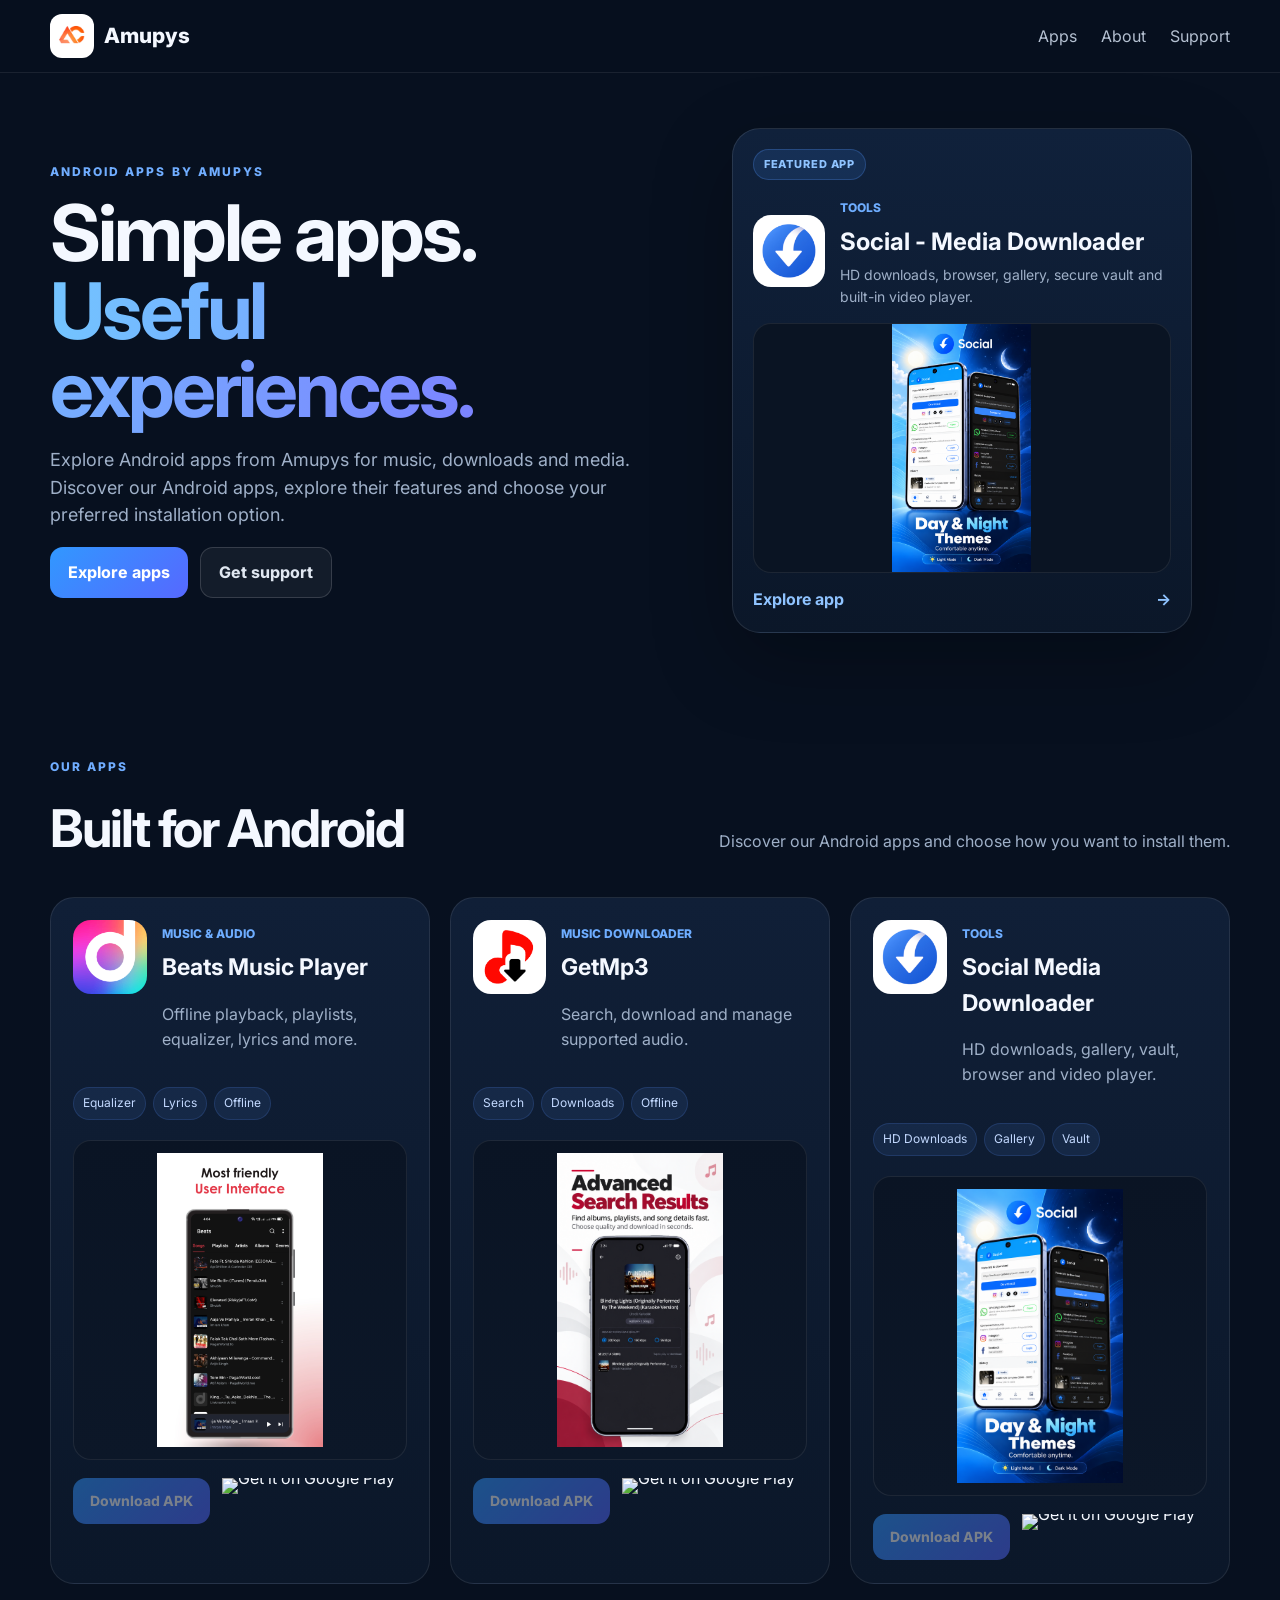
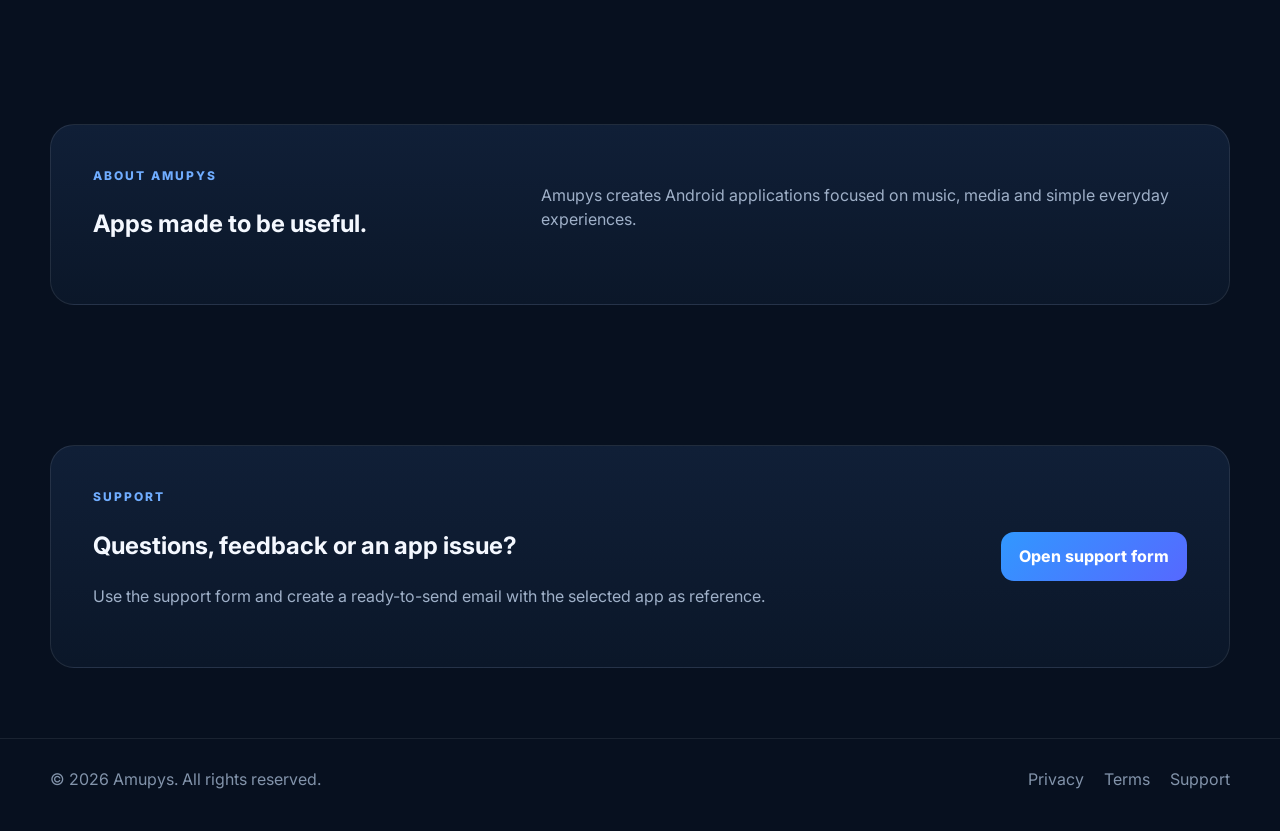
==== commit e8759218: "version v8" ====
--- a/index.html
+++ b/index.html
@@ -1,4 +1,4 @@
-<!doctype html><html><head><meta charset="utf-8"><meta name="viewport" content="width=device-width,initial-scale=1"><title>Amupys — Android Apps</title><link href="https://fonts.googleapis.com/css2?family=Inter:wght@400;500;600;700;800&display=swap" rel="stylesheet"><link rel="stylesheet" href="styles.css"><link rel="icon" type="image/png" href="assets/brand/favicon.png"></head><body><header class="nav-wrap"><nav class="nav container"><a class="brand" href="index.html"><img class="brand-logo" src="assets/brand/amupys-logo.jpg" alt="Amupys logo"><span>Amupys</span></a><div class="nav-links"><a href="index.html#apps">Apps</a><a href="index.html#about">About</a><a href="support.html">Support</a></div></nav></header><main><section class="hero container"><div><div class="eyebrow">ANDROID APPS BY AMUPYS</div><h1>Simple apps.<br><span>Useful experiences.</span></h1><p>Explore Android apps from Amupys for music, downloads and media. View screenshots, features, release history and official installation options.</p><div class="hero-actions"><a class="btn primary" href="#apps">Explore apps</a><a class="btn secondary" href="support.html">Get support</a></div></div>
+<!doctype html><html><head><meta charset="utf-8"><meta name="viewport" content="width=device-width,initial-scale=1"><title>Amupys — Android Apps</title><link href="https://fonts.googleapis.com/css2?family=Inter:wght@400;500;600;700;800&display=swap" rel="stylesheet"><link rel="stylesheet" href="styles.css"><link rel="icon" type="image/png" href="assets/brand/favicon.png"></head><body><header class="nav-wrap"><nav class="nav container"><a class="brand" href="index.html"><img class="brand-logo" src="assets/brand/amupys-logo.jpg" alt="Amupys logo"><span>Amupys</span></a><div class="nav-links"><a href="index.html#apps">Apps</a><a href="index.html#about">About</a><a href="support.html">Support</a></div></nav></header><main><section class="hero container"><div><div class="eyebrow">ANDROID APPS BY AMUPYS</div><h1>Simple apps.<br><span>Useful experiences.</span></h1><p>Explore Android apps from Amupys for music, downloads and media. Discover our Android apps, explore their features and choose your preferred installation option.</p><div class="hero-actions"><a class="btn primary" href="#apps">Explore apps</a><a class="btn secondary" href="support.html">Get support</a></div></div>
 <div class="hero-art">
   <a class="featured-app-card" href="apps/social.html" aria-label="Open Social Media Downloader">
     <div class="featured-app-badge">Featured App</div>
@@ -18,7 +18,7 @@
       <span aria-hidden="true">→</span>
     </div>
   </a>
-</div></section><section id="apps" class="section container"><div class="section-heading"><div><div class="eyebrow">OUR APPS</div><h2>Built for Android</h2></div><p>Each app has its own page with screenshots, features, screenshots, privacy policy, Google Play link and APK archive.</p></div><div class="apps-grid">
+</div></section><section id="apps" class="section container"><div class="section-heading"><div><div class="eyebrow">OUR APPS</div><h2>Built for Android</h2></div><p>Discover our Android apps and choose how you want to install them.</p></div><div class="apps-grid">
 
 <article class="app-card clickable-card" data-href="apps/beats.html" tabindex="0" role="link" aria-label="Open Beats Music Player">
   <div class="app-top">
@@ -32,8 +32,8 @@
   <div class="feature-tags"><span>Equalizer</span><span>Lyrics</span><span>Offline</span></div>
   <div class="screenshot"><img src="assets/apps/beats/screenshots/beats1.jpg" alt="Beats Music Player preview"></div>
   <div class="actions app-card-actions">
-    <a class="btn primary small apk-home-btn" href="#" data-app="beats" onclick="event.stopPropagation()">Download APK</a>
-    <a class="btn secondary small" href="https://play.google.com/store/apps/details?id=com.beats.musicplayer10" target="_blank" rel="noopener" onclick="event.stopPropagation()"><img class="google-play-badge" src="https://upload.wikimedia.org/wikipedia/commons/7/78/Google_Play_Store_badge_EN.svg" alt="Get it on Google Play"></a>
+    <a class="btn primary small apk-home-btn disabled" href="#" data-app="beats" onclick="event.stopPropagation()">Download APK</a>
+    <a class="google-play-link" href="https://play.google.com/store/apps/details?id=com.beats.musicplayer10" target="_blank" rel="noopener" onclick="event.stopPropagation()"><img class="google-play-badge" src="https://upload.wikimedia.org/wikipedia/commons/7/78/Google_Play_Store_badge_EN.svg" alt="Get it on Google Play"></a>
   </div>
 </article>
 
@@ -49,8 +49,8 @@
   <div class="feature-tags"><span>Search</span><span>Downloads</span><span>Offline</span></div>
   <div class="screenshot"><img src="assets/apps/getmp3/screenshots/Screenshot00001.png" alt="GetMp3 preview"></div>
   <div class="actions app-card-actions">
-    <a class="btn primary small apk-home-btn" href="#" data-app="getmp3" onclick="event.stopPropagation()">Download APK</a>
-    <a class="btn secondary small" href="https://play.google.com/store/apps/details?id=com.amupys.getmp3" target="_blank" rel="noopener" onclick="event.stopPropagation()"><img class="google-play-badge" src="https://upload.wikimedia.org/wikipedia/commons/7/78/Google_Play_Store_badge_EN.svg" alt="Get it on Google Play"></a>
+    <a class="btn primary small apk-home-btn disabled" href="#" data-app="getmp3" onclick="event.stopPropagation()">Download APK</a>
+    <a class="google-play-link" href="https://play.google.com/store/apps/details?id=com.amupys.getmp3" target="_blank" rel="noopener" onclick="event.stopPropagation()"><img class="google-play-badge" src="https://upload.wikimedia.org/wikipedia/commons/7/78/Google_Play_Store_badge_EN.svg" alt="Get it on Google Play"></a>
   </div>
 </article>
 
@@ -66,8 +66,8 @@
   <div class="feature-tags"><span>HD Downloads</span><span>Gallery</span><span>Vault</span></div>
   <div class="screenshot"><img src="assets/apps/social/screenshots/Screenshot00001.png" alt="Social Media Downloader preview"></div>
   <div class="actions app-card-actions">
-    <a class="btn primary small apk-home-btn" href="#" data-app="social" onclick="event.stopPropagation()">Download APK</a>
-    <a class="btn secondary small" href="https://play.google.com/store/apps/details?id=com.amupys.socialbuddy" target="_blank" rel="noopener" onclick="event.stopPropagation()"><img class="google-play-badge" src="https://upload.wikimedia.org/wikipedia/commons/7/78/Google_Play_Store_badge_EN.svg" alt="Get it on Google Play"></a>
+    <a class="btn primary small apk-home-btn disabled" href="#" data-app="social" onclick="event.stopPropagation()">Download APK</a>
+    <a class="google-play-link" href="https://play.google.com/store/apps/details?id=com.amupys.socialbuddy" target="_blank" rel="noopener" onclick="event.stopPropagation()"><img class="google-play-badge" src="https://upload.wikimedia.org/wikipedia/commons/7/78/Google_Play_Store_badge_EN.svg" alt="Get it on Google Play"></a>
   </div>
 </article>
 </div></section><section id="about" class="section container"><div class="about"><div><div class="eyebrow">ABOUT AMUPYS</div><h2>Apps made to be useful.</h2></div><div><p class="short">Amupys creates Android applications focused on music, media and simple everyday experiences.</p></div></div></section><section class="section container"><div class="contact-box"><div><div class="eyebrow">SUPPORT</div><h2>Questions, feedback or an app issue?</h2><p>Use the support form and create a ready-to-send email with the selected app as reference.</p></div><a class="btn primary" href="support.html">Open support form</a></div></section></main><footer><div class="container footer-inner"><div>© <span id="year"></span> Amupys. All rights reserved.</div><div class="footer-links"><a href="privacy.html">Privacy</a><a href="terms.html">Terms</a><a href="support.html">Support</a></div></div></footer><div id="toast" class="toast"></div>
@@ -86,14 +86,6 @@
       }
     });
   });
-
-  document.querySelectorAll(".apk-home-btn").forEach(btn => {
-    if (btn.getAttribute("href") === "#") {
-      btn.addEventListener("click", (e) => {
-        e.preventDefault();
-        e.stopPropagation();
-        toast("APK link will be available after you add the download URL.");
-      });
     }
   });
 });
--- a/styles.css
+++ b/styles.css
@@ -167,3 +167,80 @@
 .btn:has(.google-play-badge){padding:0;background:transparent;border:0;box-shadow:none;}
 .btn:has(.google-play-badge):hover{transform:translateY(-2px);}
 @media(max-width:650px){.google-play-badge{width:138px;}}
+
+
+/* Production button alignment */
+.app-card-actions{
+  display:flex;
+  align-items:center;
+  gap:12px;
+  min-height:48px;
+}
+.google-play-link{
+  display:inline-flex;
+  align-items:center;
+  justify-content:center;
+  height:46px;
+  padding:0;
+  margin:0;
+  border:0;
+  background:transparent;
+  border-radius:8px;
+  line-height:0;
+  transition:transform .18s ease;
+}
+.google-play-link:hover{transform:translateY(-2px)}
+.google-play-badge{
+  display:block;
+  width:auto;
+  height:46px;
+  max-width:none;
+}
+.app-card-actions .btn.small{
+  height:46px;
+  padding:0 17px;
+  margin:0;
+  display:inline-flex;
+  align-items:center;
+}
+.app-page-play{
+  height:54px;
+}
+.app-page-play .google-play-badge{
+  height:54px;
+}
+@media(max-width:650px){
+  .app-card-actions{gap:9px;flex-wrap:wrap}
+  .google-play-link,.google-play-badge{height:42px}
+  .app-card-actions .btn.small{height:42px;padding:0 14px}
+  .app-page-play,.app-page-play .google-play-badge{height:48px}
+}
+
+
+/* v8: APK navigation */
+html{
+  scroll-behavior:smooth;
+}
+#versions{
+  scroll-margin-top:96px;
+}
+
+/* Keep top app-page actions balanced */
+.app-hero .actions{
+  align-items:center;
+}
+.app-hero .actions .btn{
+  min-height:48px;
+}
+.app-hero .actions .play-store-badge,
+.app-hero .actions img[alt*="Google Play"]{
+  height:48px;
+  width:auto;
+  display:block;
+}
+
+/* Homepage action buttons point to the version archive instead of starting an immediate download.
+   This keeps older releases discoverable. */
+.app-card-actions{
+  align-items:center;
+}
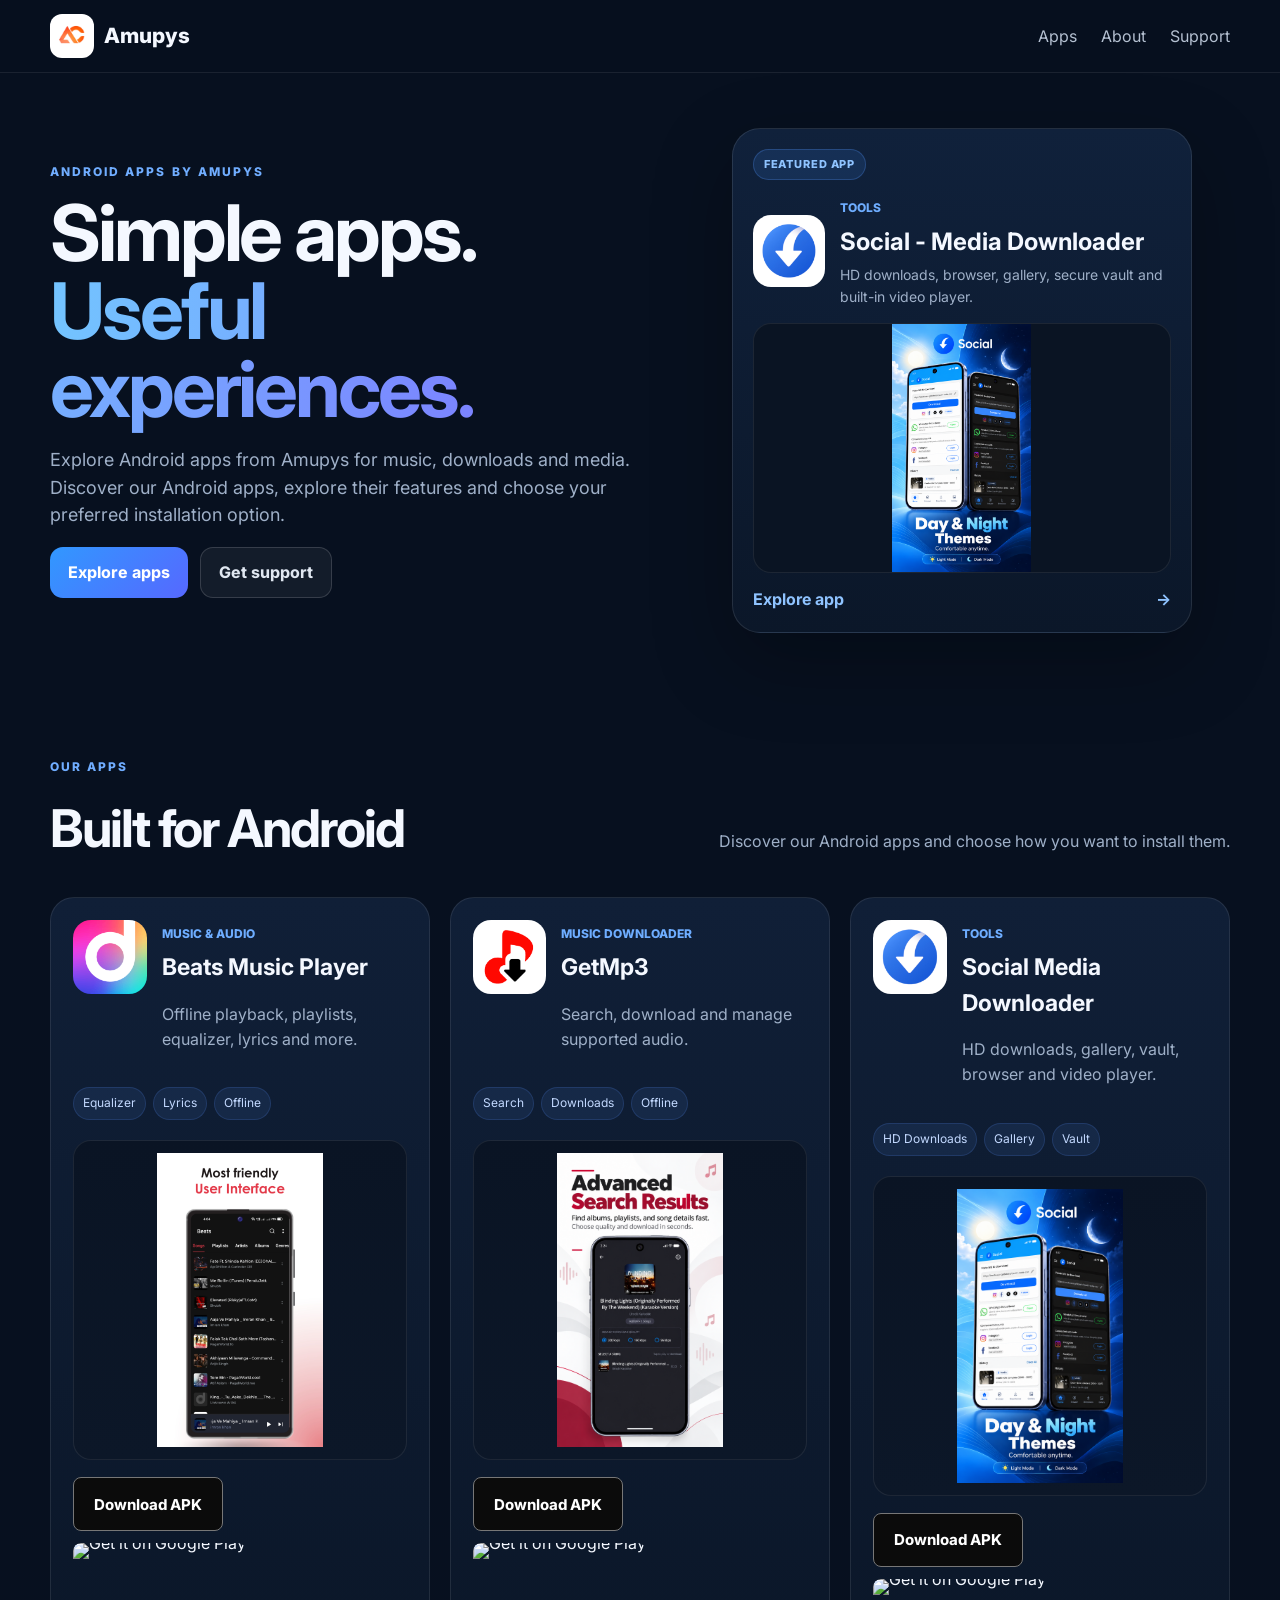
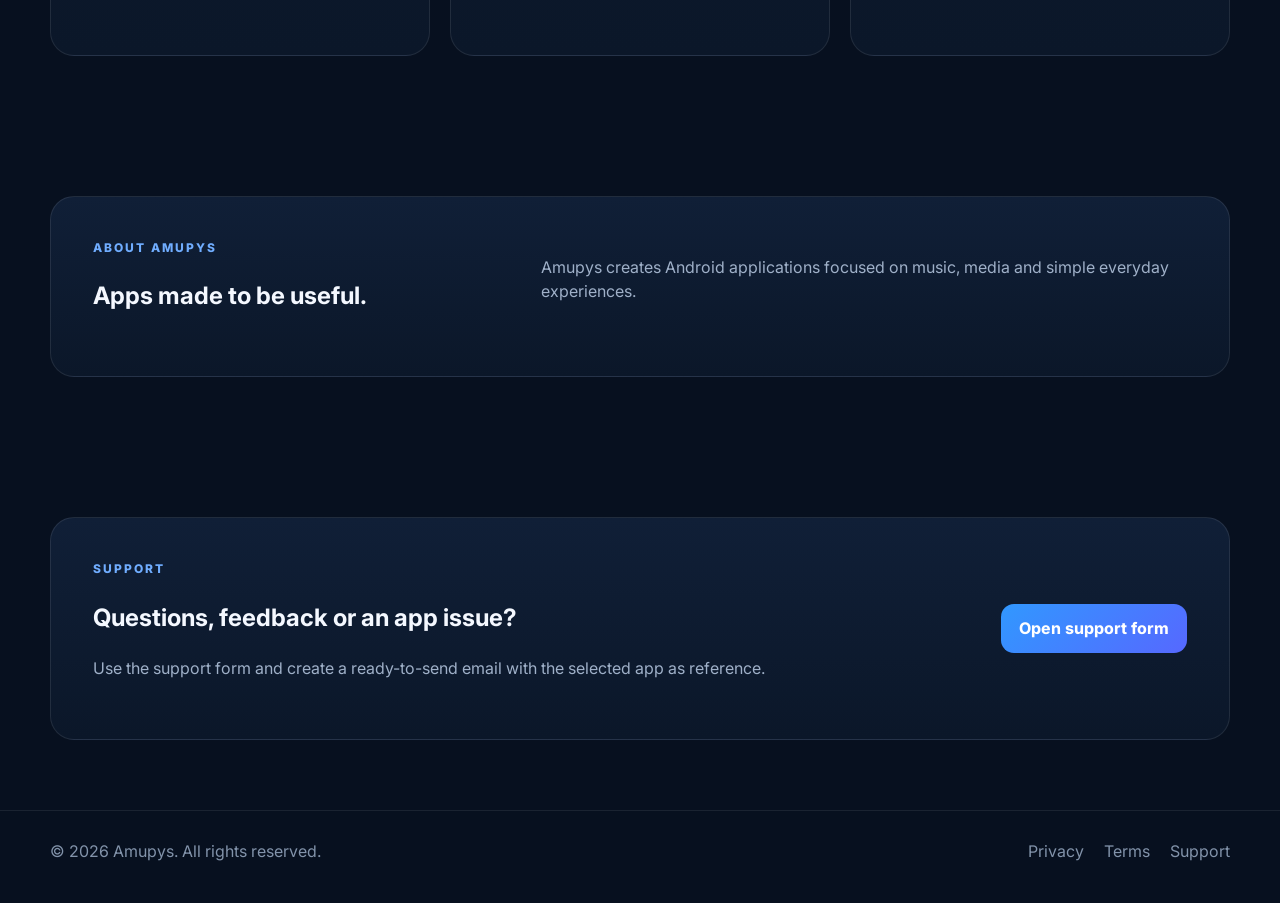
==== commit 0265ef35: "version v11" ====
--- a/index.html
+++ b/index.html
@@ -20,7 +20,7 @@
   </a>
 </div></section><section id="apps" class="section container"><div class="section-heading"><div><div class="eyebrow">OUR APPS</div><h2>Built for Android</h2></div><p>Discover our Android apps and choose how you want to install them.</p></div><div class="apps-grid">
 
-<article class="app-card clickable-card" data-href="apps/beats.html" tabindex="0" role="link" aria-label="Open Beats Music Player">
+<article class="app-card clickable-card" data-href="apps/beats.html" tabindex="0" role="link" aria-label="Open Beats Music Player page">
   <div class="app-top">
     <img class="app-icon" src="assets/apps/beats/icon.png" alt="Beats Music Player icon">
     <div>
@@ -32,12 +32,12 @@
   <div class="feature-tags"><span>Equalizer</span><span>Lyrics</span><span>Offline</span></div>
   <div class="screenshot"><img src="assets/apps/beats/screenshots/beats1.jpg" alt="Beats Music Player preview"></div>
   <div class="actions app-card-actions">
-    <a class="btn primary small apk-home-btn disabled" href="#" data-app="beats" onclick="event.stopPropagation()">Download APK</a>
+    <a class="btn primary small apk-home-btn" href="apps/beats.html#versions" data-app="beats" onclick="event.stopPropagation()">Download APK</a>
     <a class="google-play-link" href="https://play.google.com/store/apps/details?id=com.beats.musicplayer10" target="_blank" rel="noopener" onclick="event.stopPropagation()"><img class="google-play-badge" src="https://upload.wikimedia.org/wikipedia/commons/7/78/Google_Play_Store_badge_EN.svg" alt="Get it on Google Play"></a>
   </div>
 </article>
 
-<article class="app-card clickable-card" data-href="apps/getmp3.html" tabindex="0" role="link" aria-label="Open GetMp3">
+<article class="app-card clickable-card" data-href="apps/getmp3.html" tabindex="0" role="link" aria-label="Open GetMp3 page">
   <div class="app-top">
     <img class="app-icon" src="assets/apps/getmp3/icon.png" alt="GetMp3 icon">
     <div>
@@ -49,12 +49,12 @@
   <div class="feature-tags"><span>Search</span><span>Downloads</span><span>Offline</span></div>
   <div class="screenshot"><img src="assets/apps/getmp3/screenshots/Screenshot00001.png" alt="GetMp3 preview"></div>
   <div class="actions app-card-actions">
-    <a class="btn primary small apk-home-btn disabled" href="#" data-app="getmp3" onclick="event.stopPropagation()">Download APK</a>
+    <a class="btn primary small apk-home-btn" href="apps/getmp3.html#versions" data-app="getmp3" onclick="event.stopPropagation()">Download APK</a>
     <a class="google-play-link" href="https://play.google.com/store/apps/details?id=com.amupys.getmp3" target="_blank" rel="noopener" onclick="event.stopPropagation()"><img class="google-play-badge" src="https://upload.wikimedia.org/wikipedia/commons/7/78/Google_Play_Store_badge_EN.svg" alt="Get it on Google Play"></a>
   </div>
 </article>
 
-<article class="app-card clickable-card" data-href="apps/social.html" tabindex="0" role="link" aria-label="Open Social Media Downloader">
+<article class="app-card clickable-card" data-href="apps/social.html" tabindex="0" role="link" aria-label="Open Social Media Downloader page">
   <div class="app-top">
     <img class="app-icon" src="assets/apps/social/social_logo_512.jpg" alt="Social Media Downloader icon">
     <div>
@@ -66,28 +66,34 @@
   <div class="feature-tags"><span>HD Downloads</span><span>Gallery</span><span>Vault</span></div>
   <div class="screenshot"><img src="assets/apps/social/screenshots/Screenshot00001.png" alt="Social Media Downloader preview"></div>
   <div class="actions app-card-actions">
-    <a class="btn primary small apk-home-btn disabled" href="#" data-app="social" onclick="event.stopPropagation()">Download APK</a>
+    <a class="btn primary small apk-home-btn" href="apps/social.html#versions" data-app="social" onclick="event.stopPropagation()">Download APK</a>
     <a class="google-play-link" href="https://play.google.com/store/apps/details?id=com.amupys.socialbuddy" target="_blank" rel="noopener" onclick="event.stopPropagation()"><img class="google-play-badge" src="https://upload.wikimedia.org/wikipedia/commons/7/78/Google_Play_Store_badge_EN.svg" alt="Get it on Google Play"></a>
   </div>
 </article>
 </div></section><section id="about" class="section container"><div class="about"><div><div class="eyebrow">ABOUT AMUPYS</div><h2>Apps made to be useful.</h2></div><div><p class="short">Amupys creates Android applications focused on music, media and simple everyday experiences.</p></div></div></section><section class="section container"><div class="contact-box"><div><div class="eyebrow">SUPPORT</div><h2>Questions, feedback or an app issue?</h2><p>Use the support form and create a ready-to-send email with the selected app as reference.</p></div><a class="btn primary" href="support.html">Open support form</a></div></section></main><footer><div class="container footer-inner"><div>© <span id="year"></span> Amupys. All rights reserved.</div><div class="footer-links"><a href="privacy.html">Privacy</a><a href="terms.html">Terms</a><a href="support.html">Support</a></div></div></footer><div id="toast" class="toast"></div>
+
+
 <script>
 document.addEventListener("DOMContentLoaded", () => {
-  document.querySelectorAll(".clickable-card").forEach(card => {
-    const openCard = () => window.location.href = card.dataset.href;
-    card.addEventListener("click", (e) => {
-      if (e.target.closest("a,button")) return;
-      openCard();
+  document.querySelectorAll(".app-card[data-href]").forEach(card => {
+    const openApp = () => {
+      window.location.href = card.dataset.href;
+    };
+
+    card.addEventListener("click", event => {
+      // Buttons/links keep their own behavior.
+      if (event.target.closest("a, button")) return;
+      openApp();
     });
-    card.addEventListener("keydown", (e) => {
-      if (e.key === "Enter" || e.key === " ") {
-        e.preventDefault();
-        openCard();
+
+    card.addEventListener("keydown", event => {
+      if ((event.key === "Enter" || event.key === " ") && !event.target.closest("a, button")) {
+        event.preventDefault();
+        openApp();
       }
     });
   });
-    }
-  });
 });
 </script>
+
 <script src="shared.js"></script></body></html>
--- a/styles.css
+++ b/styles.css
@@ -244,3 +244,238 @@
 .app-card-actions{
   align-items:center;
 }
+
+
+/* v9 interaction and app-detail actions */
+.app-card[data-href]{
+  cursor:pointer;
+}
+.app-card[data-href]:focus-visible{
+  outline:2px solid #6daaff;
+  outline-offset:3px;
+}
+.app-card-actions{
+  position:relative;
+  z-index:3;
+}
+#versions{
+  scroll-margin-top:96px;
+}
+.app-detail-actions{
+  display:flex;
+  align-items:center;
+  flex-wrap:wrap;
+  gap:12px;
+  margin-top:20px;
+}
+.app-detail-actions .btn{
+  min-height:48px;
+}
+.app-detail-actions .play-store-link{
+  display:inline-flex;
+  align-items:center;
+  min-height:48px;
+}
+.app-detail-actions .play-store-badge{
+  height:48px;
+  width:auto;
+  display:block;
+}
+
+@media(max-width:650px){
+  .app-detail-actions{
+    align-items:stretch;
+  }
+  .app-detail-actions .btn{
+    min-height:46px;
+  }
+  .app-detail-actions .play-store-link{
+    min-height:46px;
+  }
+  .app-detail-actions .play-store-badge{
+    height:46px;
+  }
+}
+
+
+/* v10: landscape feature graphic on dedicated app pages */
+.hero-landscape-panel{
+  height:auto;
+  aspect-ratio:1024 / 500;
+  border-radius:26px;
+  overflow:hidden;
+  background:#0b1526;
+  border:1px solid rgba(255,255,255,.09);
+}
+.hero-landscape-panel img{
+  width:100%;
+  height:100%;
+  object-fit:cover;
+  display:block;
+}
+
+/* Keep feature graphic readable on small screens */
+@media(max-width:900px){
+  .hero-landscape-panel{
+    width:100%;
+    max-width:760px;
+    margin:0 auto;
+  }
+}
+@media(max-width:650px){
+  .hero-landscape-panel{
+    border-radius:18px;
+  }
+}
+
+
+/* v11 production fixes */
+html{scroll-behavior:smooth}
+#versions{scroll-margin-top:92px}
+
+.hero-landscape-panel{
+  height:auto !important;
+  aspect-ratio:1024 / 500;
+  overflow:hidden;
+  border-radius:22px;
+  background:#0a1220;
+}
+.hero-landscape-panel img{
+  width:100%;
+  height:100%;
+  display:block;
+  object-fit:cover;
+}
+
+.app-detail-actions{
+  display:flex;
+  align-items:center;
+  flex-wrap:wrap;
+  gap:12px;
+  margin-top:20px;
+}
+.app-detail-actions .google-play-link,
+.app-detail-actions .google-play-badge{
+  height:48px;
+}
+.app-detail-actions .google-play-badge{
+  width:auto;
+  display:block;
+}
+.app-detail-actions .btn{
+  min-height:48px;
+}
+.app-privacy-link{
+  white-space:nowrap;
+}
+
+.app-card[data-href]{
+  cursor:pointer;
+}
+.app-card[data-href]:focus-visible{
+  outline:2px solid #70adff;
+  outline-offset:3px;
+}
+.app-card-actions{
+  position:relative;
+  z-index:3;
+}
+
+@media(max-width:650px){
+  .app-detail-actions{
+    gap:10px;
+  }
+  .app-detail-actions .google-play-link,
+  .app-detail-actions .google-play-badge{
+    height:46px;
+  }
+  .app-detail-actions .btn{
+    min-height:46px;
+    padding:10px 14px;
+  }
+  .hero-landscape-panel{
+    border-radius:18px;
+  }
+}
+
+/* v11 button visual consistency — production override */
+:root{
+  --action-bg:#0b0b0b;
+  --action-border:#777;
+  --action-text:#fff;
+  --action-radius:8px;
+  --action-height:54px;
+}
+
+/* Shared action row alignment */
+.app-card-actions,
+.app-detail-actions{
+  display:flex;
+  align-items:center;
+  flex-wrap:wrap;
+  gap:12px;
+}
+
+/* Download APK + Privacy Policy share the Google Play badge visual language */
+.apk-home-btn,
+.app-download-jump,
+.app-privacy-link{
+  height:var(--action-height) !important;
+  min-height:var(--action-height) !important;
+  padding:0 20px !important;
+  display:inline-flex !important;
+  align-items:center !important;
+  justify-content:center !important;
+  border-radius:var(--action-radius) !important;
+  border:1px solid var(--action-border) !important;
+  background:var(--action-bg) !important;
+  color:var(--action-text) !important;
+  box-shadow:none !important;
+  font-size:15px !important;
+  line-height:1 !important;
+  font-weight:750 !important;
+  white-space:nowrap;
+}
+
+.apk-home-btn:hover,
+.app-download-jump:hover,
+.app-privacy-link:hover{
+  background:#161616 !important;
+  border-color:#9a9a9a !important;
+  transform:translateY(-2px);
+}
+
+/* Google Play badge: same visual height and aligned baseline */
+.google-play-link,
+.app-page-play{
+  height:var(--action-height) !important;
+  min-height:var(--action-height) !important;
+  display:inline-flex !important;
+  align-items:center !important;
+  justify-content:center !important;
+  padding:0 !important;
+  margin:0 !important;
+  border:0 !important;
+  background:transparent !important;
+  border-radius:var(--action-radius) !important;
+  overflow:hidden;
+  flex:0 0 auto;
+}
+.google-play-link .google-play-badge,
+.app-page-play .google-play-badge{
+  height:var(--action-height) !important;
+  width:auto !important;
+  display:block !important;
+  margin:0 !important;
+  border-radius:var(--action-radius) !important;
+}
+
+@media(max-width:650px){
+  :root{--action-height:48px;}
+  .apk-home-btn,
+  .app-download-jump,
+  .app-privacy-link{
+    padding:0 16px !important;
+    font-size:14px !important;
+  }
+}
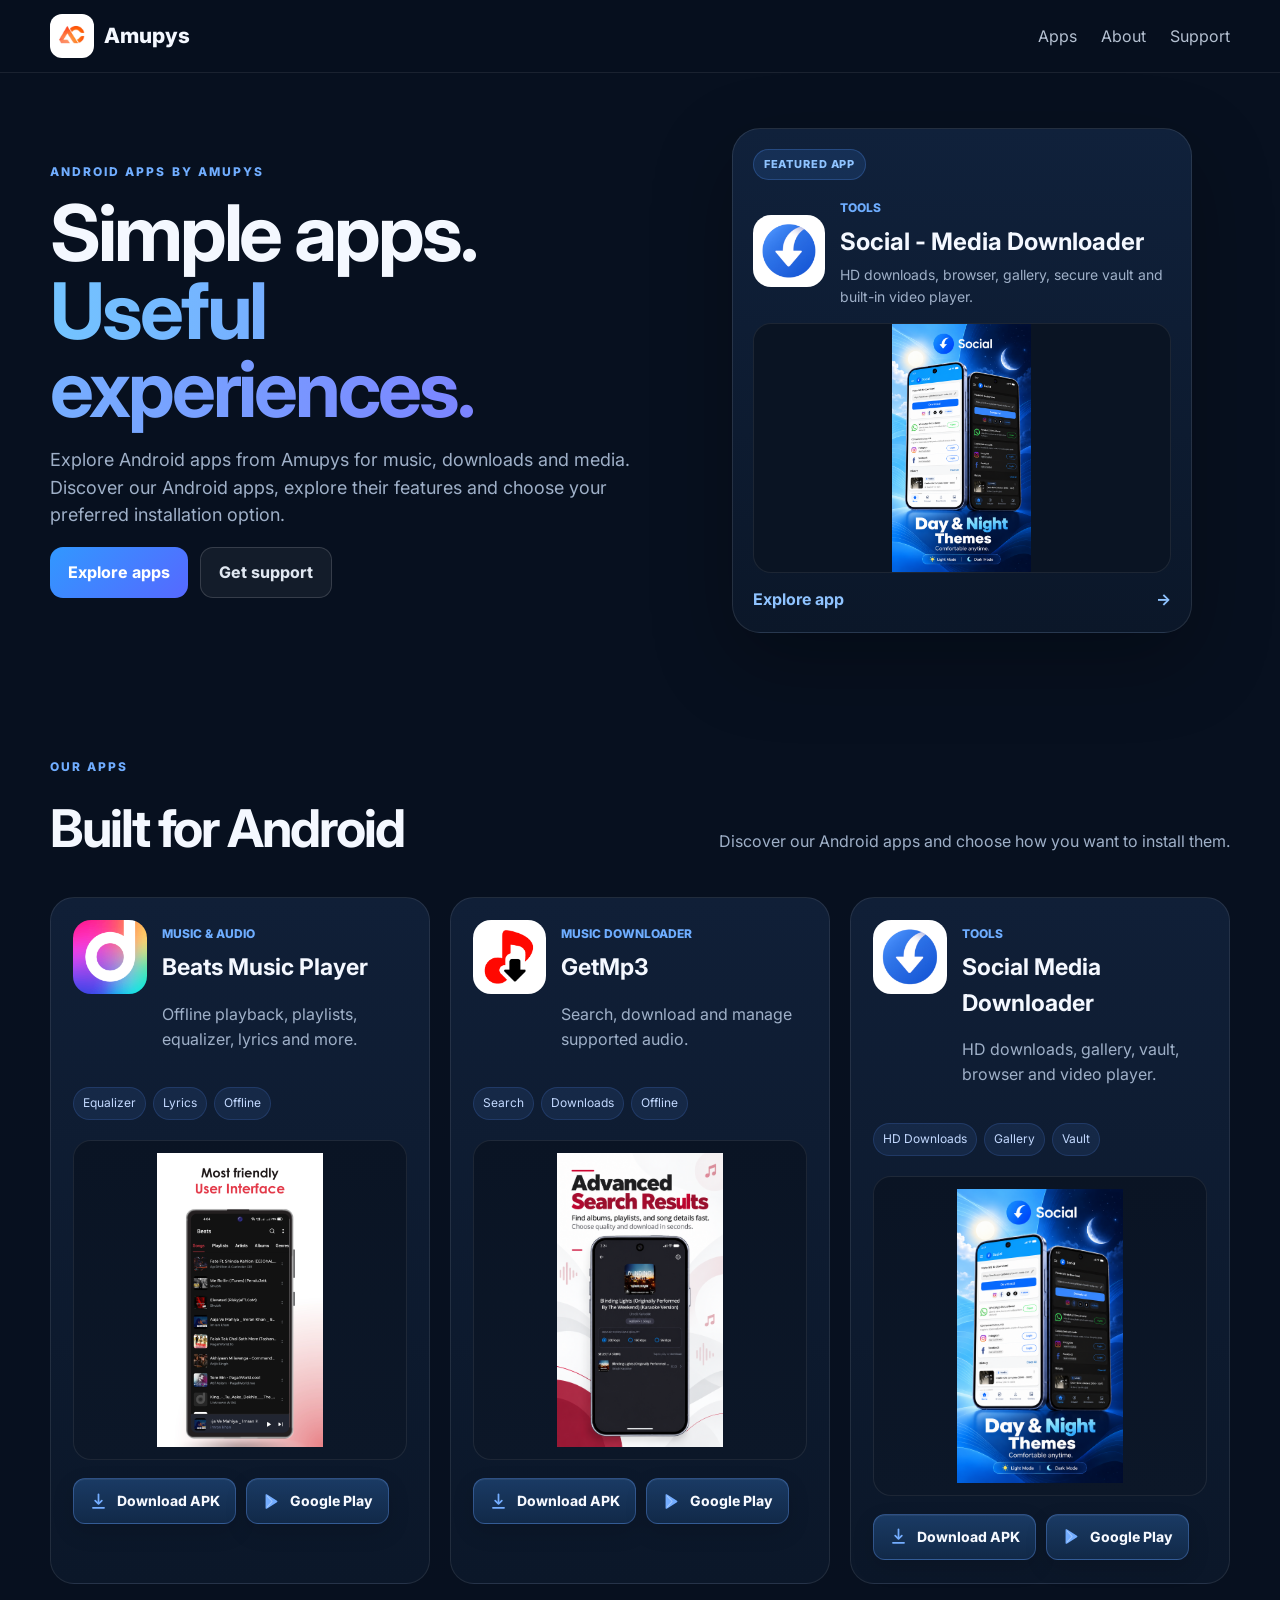
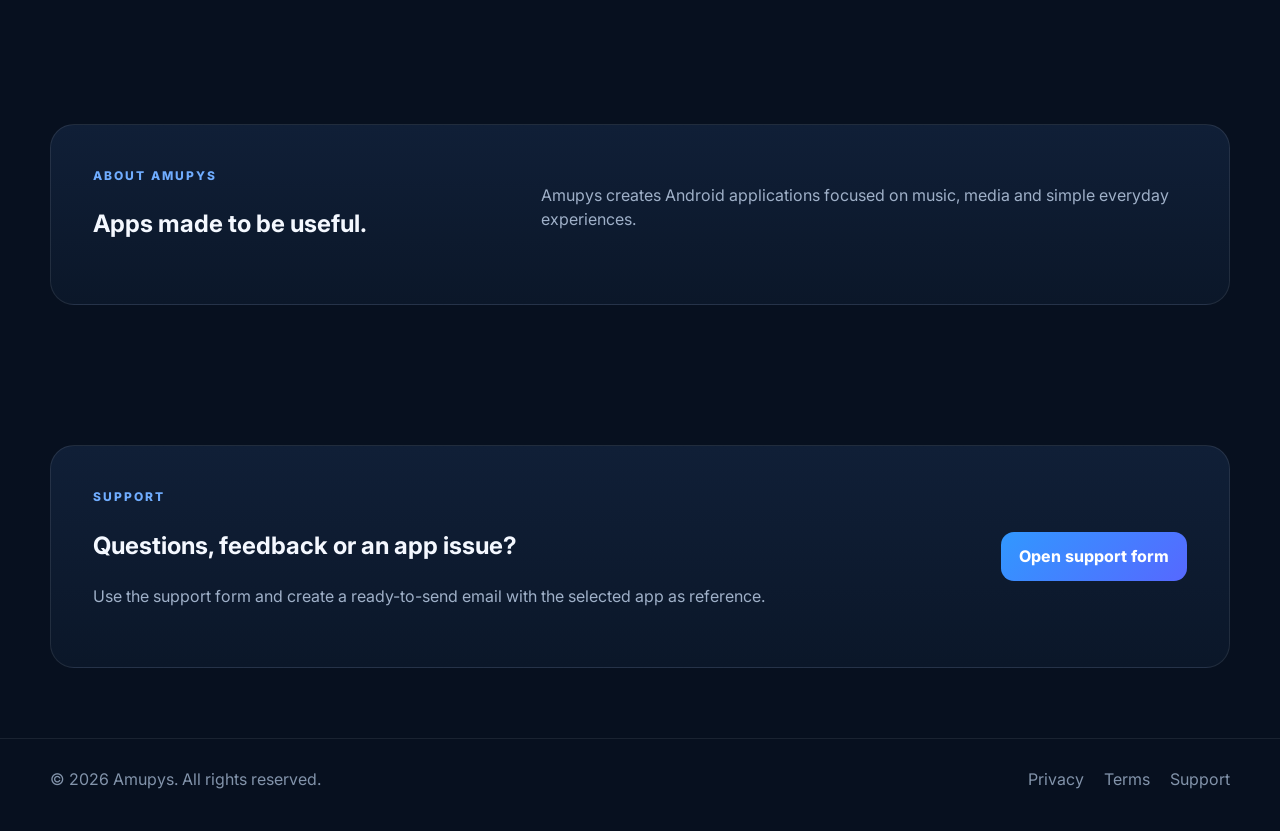
==== commit 178ee663: "Fixed buttons" ====
--- a/index.html
+++ b/index.html
@@ -32,8 +32,8 @@
   <div class="feature-tags"><span>Equalizer</span><span>Lyrics</span><span>Offline</span></div>
   <div class="screenshot"><img src="assets/apps/beats/screenshots/beats1.jpg" alt="Beats Music Player preview"></div>
   <div class="actions app-card-actions">
-    <a class="btn primary small apk-home-btn" href="apps/beats.html#versions" data-app="beats" onclick="event.stopPropagation()">Download APK</a>
-    <a class="google-play-link" href="https://play.google.com/store/apps/details?id=com.beats.musicplayer10" target="_blank" rel="noopener" onclick="event.stopPropagation()"><img class="google-play-badge" src="https://upload.wikimedia.org/wikipedia/commons/7/78/Google_Play_Store_badge_EN.svg" alt="Get it on Google Play"></a>
+    <a class="action-btn home-action-btn" href="apps/beats.html#versions" data-app="beats" onclick="event.stopPropagation()"><svg class="action-icon" viewBox="0 0 24 24" aria-hidden="true"><path d="M12 3v11" fill="none" stroke="currentColor" stroke-width="2.2" stroke-linecap="round"/><path d="m7.8 10.8 4.2 4.2 4.2-4.2" fill="none" stroke="currentColor" stroke-width="2.2" stroke-linecap="round" stroke-linejoin="round"/><path d="M5 20h14" fill="none" stroke="currentColor" stroke-width="2.2" stroke-linecap="round"/></svg><span>Download APK</span></a>
+    <a class="action-btn home-action-btn" href="https://play.google.com/store/apps/details?id=com.beats.musicplayer10" target="_blank" rel="noopener" onclick="event.stopPropagation()"><svg class="action-icon" viewBox="0 0 24 24" aria-hidden="true"><path d="M4.5 3.7v16.6a1 1 0 0 0 1.52.85l12.9-8.3a1 1 0 0 0 0-1.7l-12.9-8.3A1 1 0 0 0 4.5 3.7Z" fill="currentColor"/><path d="m6.7 5.2 6.1 6.8-6.1 6.8" fill="none" stroke="rgba(255,255,255,.35)" stroke-width="1.3" stroke-linecap="round" stroke-linejoin="round"/></svg><span>Google Play</span></a>
   </div>
 </article>
 
@@ -49,8 +49,8 @@
   <div class="feature-tags"><span>Search</span><span>Downloads</span><span>Offline</span></div>
   <div class="screenshot"><img src="assets/apps/getmp3/screenshots/Screenshot00001.png" alt="GetMp3 preview"></div>
   <div class="actions app-card-actions">
-    <a class="btn primary small apk-home-btn" href="apps/getmp3.html#versions" data-app="getmp3" onclick="event.stopPropagation()">Download APK</a>
-    <a class="google-play-link" href="https://play.google.com/store/apps/details?id=com.amupys.getmp3" target="_blank" rel="noopener" onclick="event.stopPropagation()"><img class="google-play-badge" src="https://upload.wikimedia.org/wikipedia/commons/7/78/Google_Play_Store_badge_EN.svg" alt="Get it on Google Play"></a>
+    <a class="action-btn home-action-btn" href="apps/getmp3.html#versions" data-app="getmp3" onclick="event.stopPropagation()"><svg class="action-icon" viewBox="0 0 24 24" aria-hidden="true"><path d="M12 3v11" fill="none" stroke="currentColor" stroke-width="2.2" stroke-linecap="round"/><path d="m7.8 10.8 4.2 4.2 4.2-4.2" fill="none" stroke="currentColor" stroke-width="2.2" stroke-linecap="round" stroke-linejoin="round"/><path d="M5 20h14" fill="none" stroke="currentColor" stroke-width="2.2" stroke-linecap="round"/></svg><span>Download APK</span></a>
+    <a class="action-btn home-action-btn" href="https://play.google.com/store/apps/details?id=com.amupys.getmp3" target="_blank" rel="noopener" onclick="event.stopPropagation()"><svg class="action-icon" viewBox="0 0 24 24" aria-hidden="true"><path d="M4.5 3.7v16.6a1 1 0 0 0 1.52.85l12.9-8.3a1 1 0 0 0 0-1.7l-12.9-8.3A1 1 0 0 0 4.5 3.7Z" fill="currentColor"/><path d="m6.7 5.2 6.1 6.8-6.1 6.8" fill="none" stroke="rgba(255,255,255,.35)" stroke-width="1.3" stroke-linecap="round" stroke-linejoin="round"/></svg><span>Google Play</span></a>
   </div>
 </article>
 
@@ -66,8 +66,8 @@
   <div class="feature-tags"><span>HD Downloads</span><span>Gallery</span><span>Vault</span></div>
   <div class="screenshot"><img src="assets/apps/social/screenshots/Screenshot00001.png" alt="Social Media Downloader preview"></div>
   <div class="actions app-card-actions">
-    <a class="btn primary small apk-home-btn" href="apps/social.html#versions" data-app="social" onclick="event.stopPropagation()">Download APK</a>
-    <a class="google-play-link" href="https://play.google.com/store/apps/details?id=com.amupys.socialbuddy" target="_blank" rel="noopener" onclick="event.stopPropagation()"><img class="google-play-badge" src="https://upload.wikimedia.org/wikipedia/commons/7/78/Google_Play_Store_badge_EN.svg" alt="Get it on Google Play"></a>
+    <a class="action-btn home-action-btn" href="apps/social.html#versions" data-app="social" onclick="event.stopPropagation()"><svg class="action-icon" viewBox="0 0 24 24" aria-hidden="true"><path d="M12 3v11" fill="none" stroke="currentColor" stroke-width="2.2" stroke-linecap="round"/><path d="m7.8 10.8 4.2 4.2 4.2-4.2" fill="none" stroke="currentColor" stroke-width="2.2" stroke-linecap="round" stroke-linejoin="round"/><path d="M5 20h14" fill="none" stroke="currentColor" stroke-width="2.2" stroke-linecap="round"/></svg><span>Download APK</span></a>
+    <a class="action-btn home-action-btn" href="https://play.google.com/store/apps/details?id=com.amupys.socialbuddy" target="_blank" rel="noopener" onclick="event.stopPropagation()"><svg class="action-icon" viewBox="0 0 24 24" aria-hidden="true"><path d="M4.5 3.7v16.6a1 1 0 0 0 1.52.85l12.9-8.3a1 1 0 0 0 0-1.7l-12.9-8.3A1 1 0 0 0 4.5 3.7Z" fill="currentColor"/><path d="m6.7 5.2 6.1 6.8-6.1 6.8" fill="none" stroke="rgba(255,255,255,.35)" stroke-width="1.3" stroke-linecap="round" stroke-linejoin="round"/></svg><span>Google Play</span></a>
   </div>
 </article>
 </div></section><section id="about" class="section container"><div class="about"><div><div class="eyebrow">ABOUT AMUPYS</div><h2>Apps made to be useful.</h2></div><div><p class="short">Amupys creates Android applications focused on music, media and simple everyday experiences.</p></div></div></section><section class="section container"><div class="contact-box"><div><div class="eyebrow">SUPPORT</div><h2>Questions, feedback or an app issue?</h2><p>Use the support form and create a ready-to-send email with the selected app as reference.</p></div><a class="btn primary" href="support.html">Open support form</a></div></section></main><footer><div class="container footer-inner"><div>© <span id="year"></span> Amupys. All rights reserved.</div><div class="footer-links"><a href="privacy.html">Privacy</a><a href="terms.html">Terms</a><a href="support.html">Support</a></div></div></footer><div id="toast" class="toast"></div>
--- a/styles.css
+++ b/styles.css
@@ -479,3 +479,82 @@
     font-size:14px !important;
   }
 }
+
+
+/* v11 production action buttons: unified website-native design */
+.action-btn{
+  display:inline-flex;
+  align-items:center;
+  justify-content:center;
+  gap:9px;
+  height:48px;
+  padding:0 17px;
+  border-radius:12px;
+  border:1px solid rgba(105,163,255,.32);
+  background:linear-gradient(180deg,rgba(28,62,105,.92),rgba(18,42,74,.96));
+  color:#f6f9ff;
+  font-size:14px;
+  line-height:1;
+  font-weight:750;
+  text-decoration:none;
+  white-space:nowrap;
+  box-shadow:inset 0 1px 0 rgba(255,255,255,.055),0 8px 22px rgba(0,0,0,.13);
+  transition:transform .16s ease,border-color .16s ease,background .16s ease,box-shadow .16s ease;
+}
+.action-btn:hover{
+  transform:translateY(-1px);
+  border-color:rgba(112,177,255,.62);
+  background:linear-gradient(180deg,rgba(34,78,132,.96),rgba(21,51,90,.98));
+  box-shadow:inset 0 1px 0 rgba(255,255,255,.07),0 10px 26px rgba(0,0,0,.18);
+}
+.action-btn:focus-visible{
+  outline:2px solid #72adff;
+  outline-offset:3px;
+}
+.action-icon{
+  width:20px;
+  height:20px;
+  flex:0 0 20px;
+  color:#74adff;
+}
+.app-detail-actions,.app-card-actions{
+  display:flex;
+  align-items:center;
+  flex-wrap:wrap;
+  gap:10px;
+}
+.app-detail-actions .action-btn{
+  min-width:144px;
+}
+.home-action-btn{
+  height:46px;
+  padding:0 15px;
+}
+.home-action-btn .action-icon{
+  width:19px;
+  height:19px;
+  flex-basis:19px;
+}
+@media(max-width:650px){
+  .app-detail-actions{
+    display:grid;
+    grid-template-columns:1fr 1fr;
+  }
+  .app-detail-actions .action-btn{
+    width:100%;
+    min-width:0;
+  }
+  .app-detail-actions .action-btn:last-child{
+    grid-column:1 / -1;
+  }
+  .app-card-actions{
+    gap:8px;
+  }
+  .home-action-btn{
+    height:44px;
+    padding:0 13px;
+    font-size:13px;
+  }
+}
+
+
